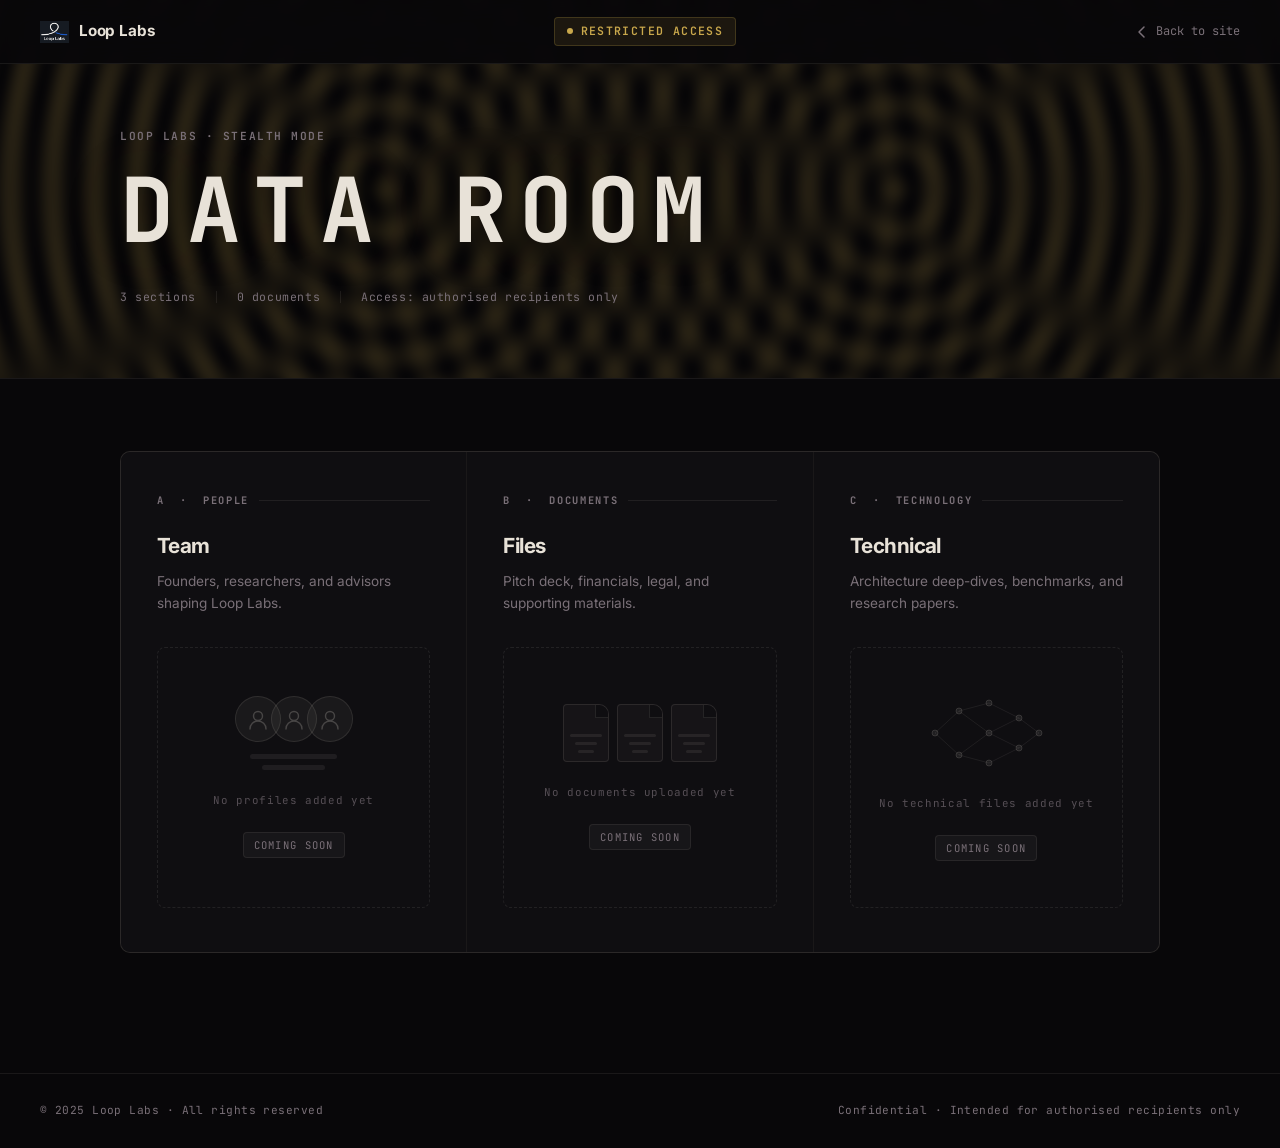
==== dataroom.html @ 573c5bb3 "update dataroom" ====
<!DOCTYPE html>
<html lang="en">
<head>
  <meta charset="UTF-8" />
  <meta name="viewport" content="width=device-width, initial-scale=1.0" />
  <title>Loop Labs — Data Room</title>
  <link rel="preconnect" href="https://fonts.googleapis.com" />
  <link rel="preconnect" href="https://fonts.gstatic.com" crossorigin />
  <link href="https://fonts.googleapis.com/css2?family=Inter:wght@400;500;600;700;800&family=JetBrains+Mono:wght@400;600;700&display=swap" rel="stylesheet" />
  <style>
    /* ── Palette ──────────────────────────────────────────────────────
       Deliberately warmer than the main site (#050a12 cold blue-black).
       Gold is exclusive to this page — signals restricted access.
    ─────────────────────────────────────────────────────────────────── */
    :root {
      --ground:       #080709;
      --surface:      #0f0e11;
      --surface-2:    #151318;
      --text:         #e8e2d8;
      --muted:        #7a7078;
      --border:       rgba(232,226,216,0.08);
      --border-soft:  rgba(232,226,216,0.05);
      --accent:       #00d4ff;
      --gold:         #c9a84c;
      --gold-dim:     rgba(201,168,76,0.10);
      --gold-border:  rgba(201,168,76,0.22);
      --font:         'Inter', sans-serif;
      --mono:         'JetBrains Mono', monospace;
      --radius:       10px;
    }

    *, *::before, *::after { box-sizing: border-box; margin: 0; padding: 0; }
    html { scroll-behavior: smooth; }

    body {
      background: var(--ground);
      color: var(--text);
      font-family: var(--font);
      font-size: 16px;
      line-height: 1.6;
      -webkit-font-smoothing: antialiased;
      min-height: 100vh;
    }

    a { color: inherit; text-decoration: none; }

    /* ── Nav ─────────────────────────────────────────────────────────── */
    #navbar {
      position: fixed;
      top: 0; left: 0; right: 0;
      z-index: 100;
      height: 64px;
      display: flex;
      align-items: center;
      justify-content: space-between;
      padding: 0 40px;
      background: rgba(8,7,9,0.92);
      border-bottom: 1px solid var(--border);
      backdrop-filter: blur(14px);
      -webkit-backdrop-filter: blur(14px);
    }

    .nav-logo {
      display: flex;
      align-items: center;
      gap: 10px;
      font-weight: 700;
      font-size: 0.95rem;
      letter-spacing: -0.01em;
    }

    .nav-logo img { height: 22px; width: auto; }

    .nav-center {
      font-family: var(--mono);
      font-size: 0.72rem;
      font-weight: 600;
      letter-spacing: 0.12em;
      text-transform: uppercase;
      color: var(--gold);
      background: var(--gold-dim);
      border: 1px solid var(--gold-border);
      border-radius: 4px;
      padding: 4px 12px;
      display: flex;
      align-items: center;
      gap: 8px;
    }

    .nav-center::before {
      content: '';
      width: 6px; height: 6px;
      border-radius: 50%;
      background: var(--gold);
      animation: pulse-gold 2.4s ease-in-out infinite;
    }

    @keyframes pulse-gold {
      0%, 100% { opacity: 1; }
      50%       { opacity: 0.25; }
    }

    .nav-back {
      display: flex;
      align-items: center;
      gap: 7px;
      font-family: var(--mono);
      font-size: 0.75rem;
      color: var(--muted);
      transition: color 0.2s;
    }

    .nav-back:hover { color: var(--text); }

    .nav-back svg { transition: transform 0.2s; flex-shrink: 0; }
    .nav-back:hover svg { transform: translateX(-2px); }

    /* ── Header ──────────────────────────────────────────────────────── */
    #dr-header {
      position: relative;
      padding: 128px 0 72px;
      overflow: hidden;
      border-bottom: 1px solid var(--border);
    }

    #interference-canvas {
      position: absolute;
      inset: 0;
      width: 100%;
      height: 100%;
      opacity: 0.16;
      pointer-events: none;
    }

    .header-inner {
      position: relative;
      z-index: 1;
      max-width: 1120px;
      margin: 0 auto;
      padding: 0 40px;
    }

    .dr-eyebrow {
      font-family: var(--mono);
      font-size: 0.7rem;
      font-weight: 600;
      letter-spacing: 0.14em;
      text-transform: uppercase;
      color: var(--muted);
      margin-bottom: 20px;
    }

    .dr-title {
      font-family: var(--mono);
      font-size: clamp(2.8rem, 7vw, 6.5rem);
      font-weight: 700;
      letter-spacing: 0.14em;
      text-transform: uppercase;
      color: var(--text);
      line-height: 1;
      margin-bottom: 32px;
      text-shadow: 0 0 100px rgba(201,168,76,0.1);
    }

    .dr-meta {
      display: flex;
      align-items: center;
      gap: 20px;
      flex-wrap: wrap;
    }

    .meta-item {
      font-family: var(--mono);
      font-size: 0.72rem;
      color: var(--muted);
      letter-spacing: 0.05em;
    }

    .meta-sep {
      width: 1px;
      height: 12px;
      background: var(--border);
      flex-shrink: 0;
    }

    /* ── Main container ──────────────────────────────────────────────── */
    .container {
      max-width: 1120px;
      margin: 0 auto;
      padding: 0 40px;
    }

    /* ── Sections ────────────────────────────────────────────────────── */
    #sections {
      padding: 72px 0 120px;
    }

    .sections-grid {
      display: grid;
      grid-template-columns: repeat(3, 1fr);
      gap: 1px;
      background: var(--border);
      border: 1px solid var(--border);
      border-radius: var(--radius);
      overflow: hidden;
    }

    .section-panel {
      background: var(--surface);
      padding: 40px 36px 44px;
      display: flex;
      flex-direction: column;
      min-height: 500px;
      transition: background 0.22s ease;
    }

    .section-panel:hover { background: var(--surface-2); }

    .panel-header {
      margin-bottom: 32px;
    }

    .panel-id {
      font-family: var(--mono);
      font-size: 0.65rem;
      font-weight: 700;
      letter-spacing: 0.16em;
      text-transform: uppercase;
      color: var(--muted);
      display: flex;
      align-items: center;
      gap: 10px;
      margin-bottom: 20px;
    }

    .panel-id::after {
      content: '';
      flex: 1;
      height: 1px;
      background: var(--border);
    }

    .panel-title {
      font-size: 1.3rem;
      font-weight: 700;
      letter-spacing: -0.025em;
      color: var(--text);
      margin-bottom: 8px;
    }

    .panel-desc {
      font-size: 0.85rem;
      color: var(--muted);
      line-height: 1.65;
    }

    /* ── Empty states ────────────────────────────────────────────────── */
    .empty-state {
      flex: 1;
      display: flex;
      flex-direction: column;
      align-items: center;
      justify-content: center;
      border: 1px dashed rgba(232,226,216,0.09);
      border-radius: 8px;
      padding: 36px 20px;
      gap: 22px;
    }

    .empty-visual { width: 100%; display: flex; flex-direction: column; align-items: center; gap: 12px; }

    .empty-msg {
      font-family: var(--mono);
      font-size: 0.68rem;
      color: var(--muted);
      letter-spacing: 0.06em;
      opacity: 0.65;
    }

    .empty-badge {
      font-family: var(--mono);
      font-size: 0.66rem;
      letter-spacing: 0.12em;
      text-transform: uppercase;
      color: var(--muted);
      background: rgba(232,226,216,0.04);
      border: 1px solid var(--border);
      border-radius: 4px;
      padding: 4px 10px;
    }

    /* People: avatar stack */
    .avatar-row {
      display: flex;
      justify-content: center;
    }

    .avatar-ghost {
      width: 46px; height: 46px;
      border-radius: 50%;
      background: rgba(232,226,216,0.05);
      border: 1.5px solid rgba(232,226,216,0.1);
      margin-left: -10px;
      display: flex;
      align-items: center;
      justify-content: center;
    }

    .avatar-ghost:first-child { margin-left: 0; }

    .avatar-ghost svg { opacity: 0.22; }

    .redact-block {
      display: flex;
      flex-direction: column;
      align-items: center;
      gap: 6px;
      width: 120px;
    }

    .redact-line {
      height: 5px;
      border-radius: 3px;
      background: rgba(232,226,216,0.07);
    }

    /* Documents: file stack */
    .doc-row {
      display: flex;
      gap: 8px;
      justify-content: center;
    }

    .doc-ghost {
      width: 46px; height: 58px;
      border-radius: 4px 10px 4px 4px;
      border: 1.5px solid rgba(232,226,216,0.1);
      background: rgba(232,226,216,0.03);
      position: relative;
      display: flex;
      flex-direction: column;
      justify-content: flex-end;
      align-items: center;
      padding: 8px 6px;
      gap: 5px;
      overflow: hidden;
    }

    .doc-ghost::before {
      content: '';
      position: absolute;
      top: -1px; right: -1px;
      width: 14px; height: 14px;
      background: var(--surface);
      border-left: 1.5px solid rgba(232,226,216,0.1);
      border-bottom: 1.5px solid rgba(232,226,216,0.1);
    }

    .doc-rule {
      width: 100%;
      height: 3px;
      border-radius: 2px;
      background: rgba(232,226,216,0.08);
    }

    /* ── Footer ──────────────────────────────────────────────────────── */
    footer {
      border-top: 1px solid var(--border);
      padding: 28px 40px;
      display: flex;
      align-items: center;
      justify-content: space-between;
      flex-wrap: wrap;
      gap: 10px;
    }

    .foot-note {
      font-family: var(--mono);
      font-size: 0.7rem;
      color: var(--muted);
      letter-spacing: 0.04em;
    }

    /* ── Responsive ──────────────────────────────────────────────────── */
    @media (max-width: 860px) {
      .sections-grid   { grid-template-columns: 1fr; }
      #navbar          { padding: 0 20px; }
      .header-inner    { padding: 0 20px; }
      .container       { padding: 0 20px; }
      .section-panel   { min-height: 380px; }
      footer           { padding: 24px 20px; justify-content: center; text-align: center; }
    }

    @media (prefers-reduced-motion: reduce) {
      .nav-center::before { animation: none; }
    }
  </style>
</head>
<body>

<!-- ── Nav ────────────────────────────────────────────────────────────── -->
<nav id="navbar">
  <div class="nav-logo">
    <img src="assets/logo.png" alt="Loop Labs" onerror="this.style.display='none'" />
    Loop Labs
  </div>
  <div class="nav-center">Restricted Access</div>
  <a href="index.html" class="nav-back">
    <svg width="14" height="14" viewBox="0 0 14 14" fill="none">
      <path d="M9 2L4 7L9 12" stroke="currentColor" stroke-width="1.5" stroke-linecap="round" stroke-linejoin="round"/>
    </svg>
    Back to site
  </a>
</nav>

<!-- ── Header ─────────────────────────────────────────────────────────── -->
<section id="dr-header">
  <canvas id="interference-canvas"></canvas>
  <div class="header-inner">
    <div class="dr-eyebrow">Loop Labs · Stealth Mode</div>
    <div class="dr-title">Data Room</div>
    <div class="dr-meta">
      <span class="meta-item">3 sections</span>
      <span class="meta-sep"></span>
      <span class="meta-item">0 documents</span>
      <span class="meta-sep"></span>
      <span class="meta-item">Access: authorised recipients only</span>
    </div>
  </div>
</section>

<!-- ── Section panels ─────────────────────────────────────────────────── -->
<section id="sections">
  <div class="container">
    <div class="sections-grid">

      <!-- A — People -->
      <div class="section-panel">
        <div class="panel-header">
          <div class="panel-id">A &nbsp;·&nbsp; People</div>
          <div class="panel-title">Team</div>
          <div class="panel-desc">
            Founders, researchers, and advisors shaping Loop Labs.
          </div>
        </div>
        <div class="empty-state">
          <div class="empty-visual">
            <div class="avatar-row">
              <div class="avatar-ghost">
                <svg width="22" height="22" viewBox="0 0 22 22" fill="none">
                  <circle cx="11" cy="8" r="4.5" stroke="#e8e2d8" stroke-width="1.4"/>
                  <path d="M3 21c0-4.418 3.582-8 8-8s8 3.582 8 8" stroke="#e8e2d8" stroke-width="1.4" stroke-linecap="round"/>
                </svg>
              </div>
              <div class="avatar-ghost">
                <svg width="22" height="22" viewBox="0 0 22 22" fill="none">
                  <circle cx="11" cy="8" r="4.5" stroke="#e8e2d8" stroke-width="1.4"/>
                  <path d="M3 21c0-4.418 3.582-8 8-8s8 3.582 8 8" stroke="#e8e2d8" stroke-width="1.4" stroke-linecap="round"/>
                </svg>
              </div>
              <div class="avatar-ghost">
                <svg width="22" height="22" viewBox="0 0 22 22" fill="none">
                  <circle cx="11" cy="8" r="4.5" stroke="#e8e2d8" stroke-width="1.4"/>
                  <path d="M3 21c0-4.418 3.582-8 8-8s8 3.582 8 8" stroke="#e8e2d8" stroke-width="1.4" stroke-linecap="round"/>
                </svg>
              </div>
            </div>
            <div class="redact-block">
              <div class="redact-line" style="width:72%"></div>
              <div class="redact-line" style="width:52%"></div>
            </div>
          </div>
          <div class="empty-msg">No profiles added yet</div>
          <div class="empty-badge">Coming soon</div>
        </div>
      </div>

      <!-- B — Documents -->
      <div class="section-panel">
        <div class="panel-header">
          <div class="panel-id">B &nbsp;·&nbsp; Documents</div>
          <div class="panel-title">Files</div>
          <div class="panel-desc">
            Pitch deck, financials, legal, and supporting materials.
          </div>
        </div>
        <div class="empty-state">
          <div class="empty-visual">
            <div class="doc-row">
              <div class="doc-ghost">
                <div class="doc-rule"></div>
                <div class="doc-rule" style="width:70%"></div>
                <div class="doc-rule" style="width:50%"></div>
              </div>
              <div class="doc-ghost">
                <div class="doc-rule"></div>
                <div class="doc-rule" style="width:70%"></div>
                <div class="doc-rule" style="width:50%"></div>
              </div>
              <div class="doc-ghost">
                <div class="doc-rule"></div>
                <div class="doc-rule" style="width:70%"></div>
                <div class="doc-rule" style="width:50%"></div>
              </div>
            </div>
          </div>
          <div class="empty-msg">No documents uploaded yet</div>
          <div class="empty-badge">Coming soon</div>
        </div>
      </div>

      <!-- C — Technology -->
      <div class="section-panel">
        <div class="panel-header">
          <div class="panel-id">C &nbsp;·&nbsp; Technology</div>
          <div class="panel-title">Technical</div>
          <div class="panel-desc">
            Architecture deep-dives, benchmarks, and research papers.
          </div>
        </div>
        <div class="empty-state">
          <div class="empty-visual">
            <canvas id="tech-diagram" width="130" height="80" style="opacity:0.5;"></canvas>
          </div>
          <div class="empty-msg">No technical files added yet</div>
          <div class="empty-badge">Coming soon</div>
        </div>
      </div>

    </div>
  </div>
</section>

<!-- ── Footer ─────────────────────────────────────────────────────────── -->
<footer>
  <span class="foot-note">© 2025 Loop Labs · All rights reserved</span>
  <span class="foot-note">Confidential · Intended for authorised recipients only</span>
</footer>

<script>
  // ── Optical interference pattern — header background ─────────────────
  (function () {
    const canvas = document.getElementById('interference-canvas');
    const section = document.getElementById('dr-header');

    function draw() {
      canvas.width  = section.offsetWidth;
      canvas.height = section.offsetHeight;
      const ctx = canvas.getContext('2d');
      const W = canvas.width, H = canvas.height;
      const img = ctx.createImageData(W, H);
      const d   = img.data;
      // Two coherent point sources — mirrors Loop Labs' physics
      const s1x = W * 0.30, s1y = H * 0.50;
      const s2x = W * 0.70, s2y = H * 0.50;
      const lam = 42; // "wavelength" in pixels
      for (let y = 0; y < H; y++) {
        for (let x = 0; x < W; x++) {
          const r1 = Math.sqrt((x - s1x) ** 2 + (y - s1y) ** 2);
          const r2 = Math.sqrt((x - s2x) ** 2 + (y - s2y) ** 2);
          const v  = Math.cos(2 * Math.PI * r1 / lam)
                   + Math.cos(2 * Math.PI * r2 / lam);
          const n  = (v + 2) / 4;           // 0 → 1
          const i  = (y * W + x) * 4;
          d[i]   = Math.round(201 * n);      // gold R
          d[i+1] = Math.round(168 * n);      // gold G
          d[i+2] = Math.round(76  * n);      // gold B
          d[i+3] = 255;
        }
      }
      ctx.putImageData(img, 0, 0);
    }

    draw();
    window.addEventListener('resize', draw);
  })();

  // ── Technology section placeholder diagram ────────────────────────────
  (function () {
    const c = document.getElementById('tech-diagram');
    if (!c) return;
    const ctx = c.getContext('2d');
    const nodes = [
      {x:14,y:40}, {x:38,y:18}, {x:38,y:62}, {x:68,y:10},
      {x:68,y:40}, {x:68,y:70}, {x:98,y:25}, {x:98,y:55}, {x:118,y:40}
    ];
    const edges = [
      [0,1],[0,2],[1,3],[1,4],[2,4],[2,5],
      [3,6],[4,6],[4,7],[5,7],[6,8],[7,8]
    ];
    ctx.strokeStyle = 'rgba(232,226,216,0.15)';
    ctx.lineWidth = 1;
    edges.forEach(([a,b]) => {
      ctx.beginPath();
      ctx.moveTo(nodes[a].x, nodes[a].y);
      ctx.lineTo(nodes[b].x, nodes[b].y);
      ctx.stroke();
    });
    nodes.forEach(n => {
      ctx.beginPath();
      ctx.arc(n.x, n.y, 3, 0, Math.PI * 2);
      ctx.fillStyle = 'rgba(232,226,216,0.16)';
      ctx.fill();
      ctx.strokeStyle = 'rgba(232,226,216,0.3)';
      ctx.lineWidth = 1;
      ctx.stroke();
    });
  })();

  // ── Navbar opacity on scroll ──────────────────────────────────────────
  window.addEventListener('scroll', () => {
    document.getElementById('navbar').style.background =
      window.scrollY > 20 ? 'rgba(8,7,9,0.98)' : 'rgba(8,7,9,0.92)';
  }, { passive: true });
</script>

</body>
</html>
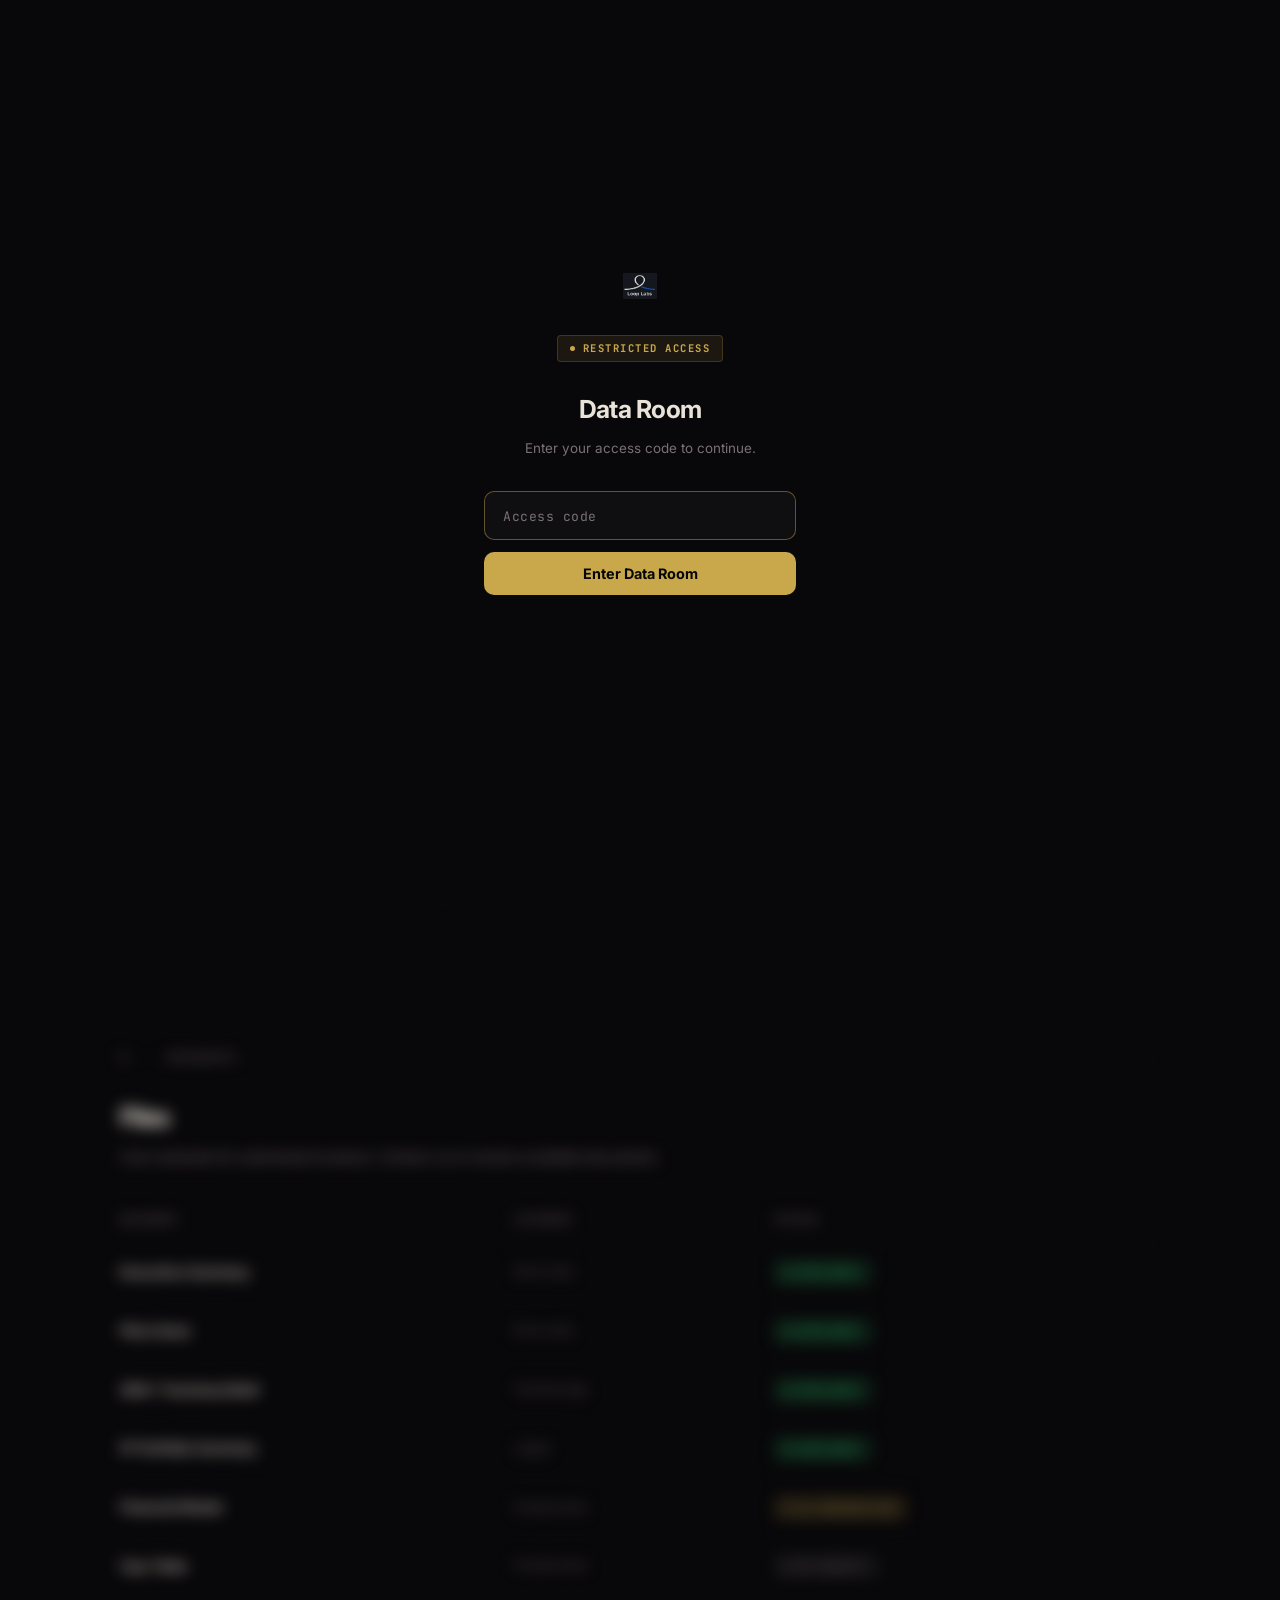
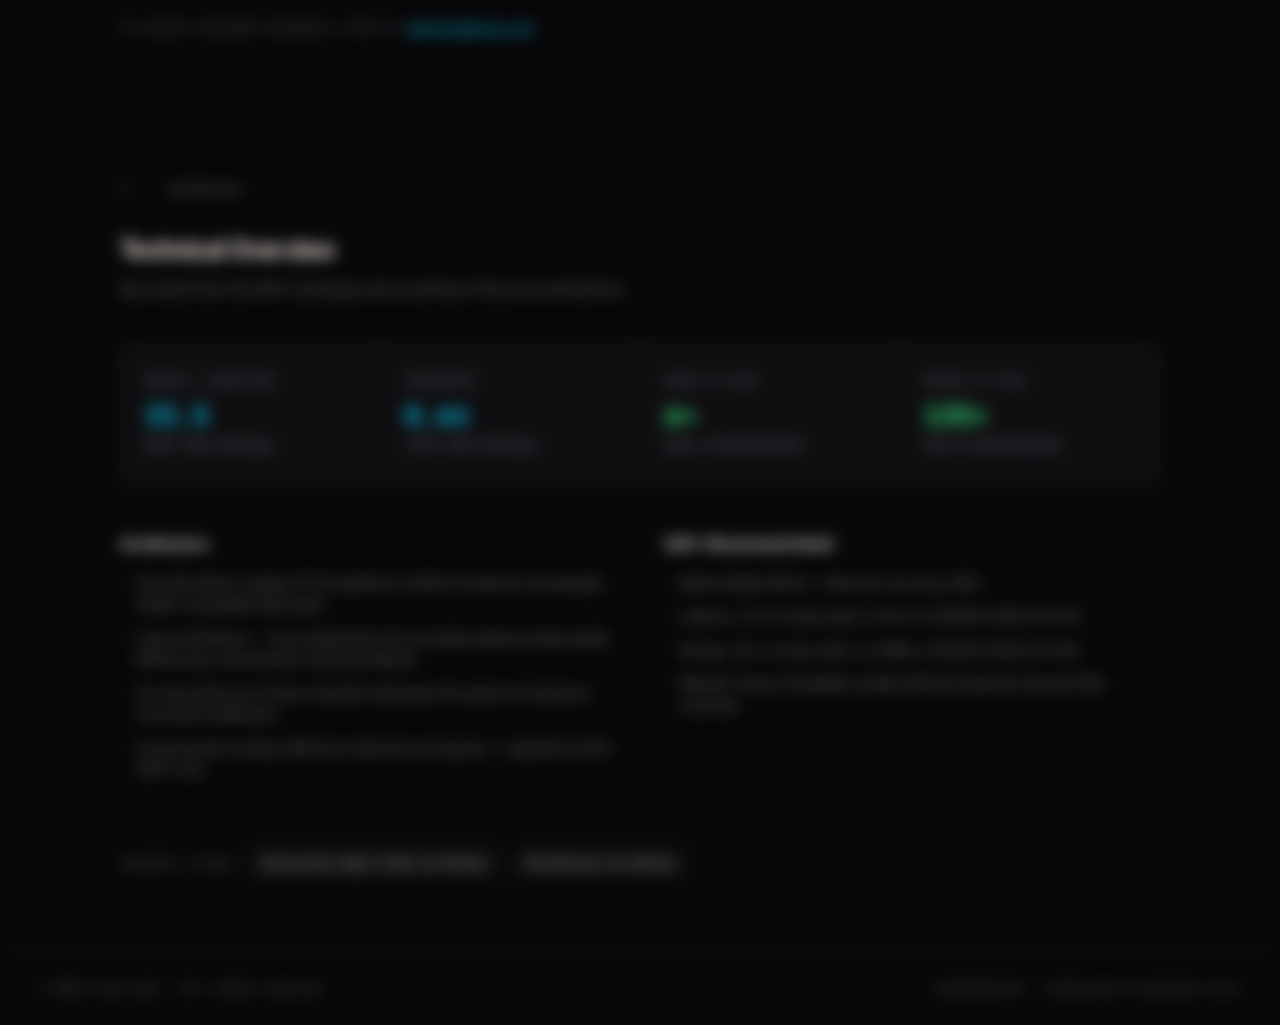
==== commit eaf5ea80: "update pass code on dataroom" ====
--- a/dataroom.html
+++ b/dataroom.html
@@ -8,30 +8,27 @@
   <link rel="preconnect" href="https://fonts.gstatic.com" crossorigin />
   <link href="https://fonts.googleapis.com/css2?family=Inter:wght@400;500;600;700;800&family=JetBrains+Mono:wght@400;600;700&display=swap" rel="stylesheet" />
   <style>
-    /* ── Palette ──────────────────────────────────────────────────────
-       Deliberately warmer than the main site (#050a12 cold blue-black).
-       Gold is exclusive to this page — signals restricted access.
-    ─────────────────────────────────────────────────────────────────── */
+    /* ── Tokens ────────────────────────────────────────────────────────── */
     :root {
-      --ground:       #080709;
-      --surface:      #0f0e11;
-      --surface-2:    #151318;
-      --text:         #e8e2d8;
-      --muted:        #7a7078;
-      --border:       rgba(232,226,216,0.08);
-      --border-soft:  rgba(232,226,216,0.05);
-      --accent:       #00d4ff;
-      --gold:         #c9a84c;
-      --gold-dim:     rgba(201,168,76,0.10);
-      --gold-border:  rgba(201,168,76,0.22);
-      --font:         'Inter', sans-serif;
-      --mono:         'JetBrains Mono', monospace;
-      --radius:       10px;
+      --ground:      #080709;
+      --surface:     #0f0e11;
+      --surface-2:   #151318;
+      --surface-3:   #1c1a20;
+      --text:        #e8e2d8;
+      --muted:       #7a7078;
+      --border:      rgba(232,226,216,0.08);
+      --accent:      #00d4ff;
+      --green:       #39ff8e;
+      --gold:        #c9a84c;
+      --gold-dim:    rgba(201,168,76,0.10);
+      --gold-border: rgba(201,168,76,0.22);
+      --font:        'Inter', sans-serif;
+      --mono:        'JetBrains Mono', monospace;
+      --radius:      10px;
     }
 
     *, *::before, *::after { box-sizing: border-box; margin: 0; padding: 0; }
     html { scroll-behavior: smooth; }
-
     body {
       background: var(--ground);
       color: var(--text);
@@ -39,12 +36,146 @@
       font-size: 16px;
       line-height: 1.6;
       -webkit-font-smoothing: antialiased;
-      min-height: 100vh;
-    }
-
+    }
     a { color: inherit; text-decoration: none; }
 
-    /* ── Nav ─────────────────────────────────────────────────────────── */
+    /* ── Gate overlay ──────────────────────────────────────────────────── */
+    #gate {
+      position: fixed;
+      inset: 0;
+      z-index: 500;
+      background: var(--ground);
+      display: flex;
+      align-items: center;
+      justify-content: center;
+      transition: opacity 0.4s ease;
+    }
+
+    #gate.hide {
+      opacity: 0;
+      pointer-events: none;
+    }
+
+    .gate-box {
+      display: flex;
+      flex-direction: column;
+      align-items: center;
+      width: 100%;
+      max-width: 360px;
+      padding: 0 24px;
+    }
+
+    .gate-logo {
+      height: 26px;
+      width: auto;
+      margin-bottom: 36px;
+      opacity: 0.88;
+    }
+
+    .gate-badge {
+      font-family: var(--mono);
+      font-size: 0.66rem;
+      font-weight: 700;
+      letter-spacing: 0.14em;
+      text-transform: uppercase;
+      color: var(--gold);
+      background: var(--gold-dim);
+      border: 1px solid var(--gold-border);
+      border-radius: 4px;
+      padding: 4px 12px;
+      margin-bottom: 28px;
+      display: flex;
+      align-items: center;
+      gap: 8px;
+    }
+
+    .gate-badge::before {
+      content: '';
+      width: 5px; height: 5px;
+      border-radius: 50%;
+      background: var(--gold);
+      animation: pulse 2.4s ease-in-out infinite;
+    }
+
+    @keyframes pulse {
+      0%, 100% { opacity: 1; }
+      50%       { opacity: 0.2; }
+    }
+
+    .gate-heading {
+      font-size: 1.55rem;
+      font-weight: 700;
+      letter-spacing: -0.03em;
+      text-align: center;
+      margin-bottom: 8px;
+    }
+
+    .gate-sub {
+      font-size: 0.84rem;
+      color: var(--muted);
+      text-align: center;
+      margin-bottom: 32px;
+    }
+
+    .gate-input {
+      width: 100%;
+      background: var(--surface);
+      border: 1px solid var(--border);
+      border-radius: var(--radius);
+      padding: 14px 18px;
+      font-family: var(--mono);
+      font-size: 0.9rem;
+      color: var(--text);
+      letter-spacing: 0.1em;
+      outline: none;
+      transition: border-color 0.2s;
+      margin-bottom: 12px;
+    }
+
+    .gate-input:focus { border-color: rgba(201,168,76,0.45); }
+    .gate-input::placeholder { color: var(--muted); letter-spacing: 0.04em; font-size: 0.82rem; }
+
+    .gate-btn {
+      width: 100%;
+      background: var(--gold);
+      color: #060506;
+      border: none;
+      border-radius: var(--radius);
+      padding: 13px 18px;
+      font-family: var(--font);
+      font-size: 0.9rem;
+      font-weight: 700;
+      cursor: pointer;
+      transition: opacity 0.2s;
+      margin-bottom: 14px;
+    }
+
+    .gate-btn:hover { opacity: 0.85; }
+
+    .gate-error {
+      font-family: var(--mono);
+      font-size: 0.7rem;
+      color: #ff6b6b;
+      text-align: center;
+      opacity: 0;
+      transition: opacity 0.2s;
+      min-height: 1.2em;
+    }
+
+    .gate-error.show { opacity: 1; }
+
+    /* ── Content (blurred while gate is active) ────────────────────────── */
+    #content {
+      transition: filter 0.4s ease;
+    }
+
+    #content.locked {
+      filter: blur(8px);
+      pointer-events: none;
+      user-select: none;
+    }
+
+    /* ── Nav ───────────────────────────────────────────────────────────── */
     #navbar {
       position: fixed;
       top: 0; left: 0; right: 0;
@@ -66,15 +197,14 @@
       gap: 10px;
       font-weight: 700;
       font-size: 0.95rem;
-      letter-spacing: -0.01em;
     }
 
     .nav-logo img { height: 22px; width: auto; }
 
-    .nav-center {
-      font-family: var(--mono);
-      font-size: 0.72rem;
-      font-weight: 600;
+    .nav-badge {
+      font-family: var(--mono);
+      font-size: 0.66rem;
+      font-weight: 700;
       letter-spacing: 0.12em;
       text-transform: uppercase;
       color: var(--gold);
@@ -87,17 +217,12 @@
       gap: 8px;
     }
 
-    .nav-center::before {
+    .nav-badge::before {
       content: '';
-      width: 6px; height: 6px;
+      width: 5px; height: 5px;
       border-radius: 50%;
       background: var(--gold);
-      animation: pulse-gold 2.4s ease-in-out infinite;
-    }
-
-    @keyframes pulse-gold {
-      0%, 100% { opacity: 1; }
-      50%       { opacity: 0.25; }
+      animation: pulse 2.4s ease-in-out infinite;
     }
 
     .nav-back {
@@ -105,17 +230,16 @@
       align-items: center;
       gap: 7px;
       font-family: var(--mono);
-      font-size: 0.75rem;
+      font-size: 0.74rem;
       color: var(--muted);
       transition: color 0.2s;
     }
 
     .nav-back:hover { color: var(--text); }
-
     .nav-back svg { transition: transform 0.2s; flex-shrink: 0; }
     .nav-back:hover svg { transform: translateX(-2px); }
 
-    /* ── Header ──────────────────────────────────────────────────────── */
+    /* ── Header ────────────────────────────────────────────────────────── */
     #dr-header {
       position: relative;
       padding: 128px 0 72px;
@@ -142,7 +266,7 @@
 
     .dr-eyebrow {
       font-family: var(--mono);
-      font-size: 0.7rem;
+      font-size: 0.68rem;
       font-weight: 600;
       letter-spacing: 0.14em;
       text-transform: uppercase;
@@ -156,7 +280,6 @@
       font-weight: 700;
       letter-spacing: 0.14em;
       text-transform: uppercase;
-      color: var(--text);
       line-height: 1;
       margin-bottom: 32px;
       text-shadow: 0 0 100px rgba(201,168,76,0.1);
@@ -171,199 +294,338 @@
 
     .meta-item {
       font-family: var(--mono);
-      font-size: 0.72rem;
+      font-size: 0.7rem;
       color: var(--muted);
       letter-spacing: 0.05em;
     }
 
     .meta-sep {
-      width: 1px;
-      height: 12px;
+      width: 1px; height: 12px;
       background: var(--border);
       flex-shrink: 0;
     }
 
-    /* ── Main container ──────────────────────────────────────────────── */
+    /* ── Layout ────────────────────────────────────────────────────────── */
     .container {
       max-width: 1120px;
       margin: 0 auto;
       padding: 0 40px;
     }
 
-    /* ── Sections ────────────────────────────────────────────────────── */
-    #sections {
-      padding: 72px 0 120px;
-    }
-
-    .sections-grid {
+    .dr-section {
+      padding: 72px 0;
+      border-bottom: 1px solid var(--border);
+    }
+
+    .section-label {
+      font-family: var(--mono);
+      font-size: 0.63rem;
+      font-weight: 700;
+      letter-spacing: 0.18em;
+      text-transform: uppercase;
+      color: var(--muted);
+      display: flex;
+      align-items: center;
+      gap: 12px;
+      margin-bottom: 32px;
+    }
+
+    .section-label::after {
+      content: '';
+      flex: 1;
+      height: 1px;
+      background: var(--border);
+    }
+
+    .section-title {
+      font-size: 1.55rem;
+      font-weight: 700;
+      letter-spacing: -0.03em;
+      margin-bottom: 8px;
+    }
+
+    .section-desc {
+      font-size: 0.86rem;
+      color: var(--muted);
+      margin-bottom: 44px;
+      max-width: 540px;
+    }
+
+    /* ── A — People ────────────────────────────────────────────────────── */
+    .people-grid {
       display: grid;
-      grid-template-columns: repeat(3, 1fr);
+      grid-template-columns: repeat(auto-fill, minmax(260px, 1fr));
+      gap: 16px;
+    }
+
+    .person-card {
+      background: var(--surface);
+      border: 1px solid var(--border);
+      border-radius: var(--radius);
+      padding: 28px;
+      display: flex;
+      flex-direction: column;
+      gap: 14px;
+    }
+
+    .person-card.placeholder {
+      border-style: dashed;
+      border-color: rgba(232,226,216,0.1);
+      background: transparent;
+    }
+
+    .person-avatar {
+      width: 50px; height: 50px;
+      border-radius: 50%;
+      background: var(--surface-2);
+      border: 1.5px solid var(--border);
+      display: flex;
+      align-items: center;
+      justify-content: center;
+      overflow: hidden;
+    }
+
+    .person-avatar img {
+      width: 100%; height: 100%;
+      object-fit: cover;
+    }
+
+    .person-avatar svg { opacity: 0.28; }
+
+    .person-name {
+      font-weight: 700;
+      font-size: 0.98rem;
+      letter-spacing: -0.01em;
+    }
+
+    .person-role {
+      font-family: var(--mono);
+      font-size: 0.7rem;
+      color: var(--accent);
+      letter-spacing: 0.04em;
+      margin-top: 2px;
+    }
+
+    .person-bio {
+      font-size: 0.83rem;
+      color: var(--muted);
+      line-height: 1.65;
+    }
+
+    .person-links {
+      display: flex;
+      gap: 8px;
+      margin-top: auto;
+      padding-top: 6px;
+    }
+
+    .person-link {
+      font-family: var(--mono);
+      font-size: 0.66rem;
+      color: var(--muted);
+      background: var(--surface-2);
+      border: 1px solid var(--border);
+      border-radius: 4px;
+      padding: 4px 10px;
+      transition: color 0.2s, border-color 0.2s;
+    }
+
+    .person-link:hover {
+      color: var(--text);
+      border-color: rgba(232,226,216,0.2);
+    }
+
+    /* ── B — Documents ─────────────────────────────────────────────────── */
+    .doc-table {
+      width: 100%;
+      border-collapse: collapse;
+    }
+
+    .doc-table th {
+      font-family: var(--mono);
+      font-size: 0.62rem;
+      font-weight: 700;
+      letter-spacing: 0.14em;
+      text-transform: uppercase;
+      color: var(--muted);
+      text-align: left;
+      padding: 0 16px 14px 16px;
+      border-bottom: 1px solid var(--border);
+    }
+
+    .doc-table th:first-child { padding-left: 0; }
+
+    .doc-table td {
+      padding: 16px;
+      border-bottom: 1px solid rgba(232,226,216,0.04);
+      font-size: 0.86rem;
+      vertical-align: middle;
+    }
+
+    .doc-table td:first-child { padding-left: 0; }
+    .doc-table tr:last-child td { border-bottom: none; }
+    .doc-table tr:hover td { background: rgba(232,226,216,0.015); }
+
+    .doc-name { font-weight: 500; }
+
+    .doc-cat {
+      font-family: var(--mono);
+      font-size: 0.68rem;
+      color: var(--muted);
+      letter-spacing: 0.04em;
+    }
+
+    .pill {
+      display: inline-flex;
+      align-items: center;
+      gap: 7px;
+      font-family: var(--mono);
+      font-size: 0.65rem;
+      letter-spacing: 0.1em;
+      text-transform: uppercase;
+      border-radius: 4px;
+      padding: 3px 10px;
+      white-space: nowrap;
+    }
+
+    .pill-dot {
+      width: 5px; height: 5px;
+      border-radius: 50%;
+      background: currentColor;
+      flex-shrink: 0;
+    }
+
+    .pill-green {
+      color: var(--green);
+      background: rgba(57,255,142,0.08);
+      border: 1px solid rgba(57,255,142,0.2);
+    }
+
+    .pill-gold {
+      color: var(--gold);
+      background: var(--gold-dim);
+      border: 1px solid var(--gold-border);
+    }
+
+    .pill-muted {
+      color: var(--muted);
+      background: rgba(232,226,216,0.04);
+      border: 1px solid var(--border);
+    }
+
+    .doc-contact {
+      font-family: var(--mono);
+      font-size: 0.7rem;
+      color: var(--muted);
+      margin-top: 24px;
+    }
+
+    .doc-contact a {
+      color: var(--accent);
+      text-decoration: underline;
+      text-underline-offset: 3px;
+    }
+
+    /* ── C — Technology ────────────────────────────────────────────────── */
+    .stats-grid {
+      display: grid;
+      grid-template-columns: repeat(4, 1fr);
       gap: 1px;
       background: var(--border);
       border: 1px solid var(--border);
       border-radius: var(--radius);
       overflow: hidden;
-    }
-
-    .section-panel {
+      margin-bottom: 48px;
+    }
+
+    .stat-cell {
       background: var(--surface);
-      padding: 40px 36px 44px;
-      display: flex;
-      flex-direction: column;
-      min-height: 500px;
-      transition: background 0.22s ease;
-    }
-
-    .section-panel:hover { background: var(--surface-2); }
-
-    .panel-header {
-      margin-bottom: 32px;
-    }
-
-    .panel-id {
-      font-family: var(--mono);
-      font-size: 0.65rem;
-      font-weight: 700;
-      letter-spacing: 0.16em;
-      text-transform: uppercase;
-      color: var(--muted);
-      display: flex;
-      align-items: center;
-      gap: 10px;
-      margin-bottom: 20px;
-    }
-
-    .panel-id::after {
-      content: '';
-      flex: 1;
-      height: 1px;
-      background: var(--border);
-    }
-
-    .panel-title {
-      font-size: 1.3rem;
-      font-weight: 700;
-      letter-spacing: -0.025em;
-      color: var(--text);
-      margin-bottom: 8px;
-    }
-
-    .panel-desc {
-      font-size: 0.85rem;
-      color: var(--muted);
-      line-height: 1.65;
-    }
-
-    /* ── Empty states ────────────────────────────────────────────────── */
-    .empty-state {
-      flex: 1;
-      display: flex;
-      flex-direction: column;
-      align-items: center;
-      justify-content: center;
-      border: 1px dashed rgba(232,226,216,0.09);
-      border-radius: 8px;
-      padding: 36px 20px;
-      gap: 22px;
-    }
-
-    .empty-visual { width: 100%; display: flex; flex-direction: column; align-items: center; gap: 12px; }
-
-    .empty-msg {
-      font-family: var(--mono);
-      font-size: 0.68rem;
-      color: var(--muted);
-      letter-spacing: 0.06em;
-      opacity: 0.65;
-    }
-
-    .empty-badge {
-      font-family: var(--mono);
-      font-size: 0.66rem;
+      padding: 28px 24px;
+    }
+
+    .stat-label {
+      font-family: var(--mono);
+      font-size: 0.62rem;
+      font-weight: 600;
       letter-spacing: 0.12em;
       text-transform: uppercase;
       color: var(--muted);
-      background: rgba(232,226,216,0.04);
+      margin-bottom: 12px;
+    }
+
+    .stat-value {
+      font-family: var(--mono);
+      font-size: 1.65rem;
+      font-weight: 700;
+      line-height: 1.1;
+      margin-bottom: 6px;
+    }
+
+    .stat-sub {
+      font-size: 0.74rem;
+      color: var(--muted);
+    }
+
+    .c { color: var(--accent); }
+    .g { color: var(--green); }
+
+    .tech-cols {
+      display: grid;
+      grid-template-columns: 1fr 1fr;
+      gap: 48px;
+      margin-bottom: 48px;
+    }
+
+    .tech-block-title {
+      font-size: 0.9rem;
+      font-weight: 700;
+      margin-bottom: 18px;
+    }
+
+    .tech-item {
+      display: flex;
+      align-items: flex-start;
+      gap: 12px;
+      font-size: 0.84rem;
+      color: var(--muted);
+      line-height: 1.6;
+      margin-bottom: 12px;
+    }
+
+    .tech-item::before {
+      content: '·';
+      color: var(--accent);
+      font-weight: 700;
+      flex-shrink: 0;
+    }
+
+    .origin-row {
+      display: flex;
+      align-items: center;
+      gap: 14px;
+      flex-wrap: wrap;
+      padding-top: 8px;
+      border-top: 1px solid var(--border);
+    }
+
+    .origin-label {
+      font-family: var(--mono);
+      font-size: 0.68rem;
+      color: var(--muted);
+      letter-spacing: 0.06em;
+    }
+
+    .origin-chip {
+      font-family: var(--mono);
+      font-size: 0.7rem;
+      color: var(--text);
+      background: var(--surface);
       border: 1px solid var(--border);
       border-radius: 4px;
-      padding: 4px 10px;
-    }
-
-    /* People: avatar stack */
-    .avatar-row {
-      display: flex;
-      justify-content: center;
-    }
-
-    .avatar-ghost {
-      width: 46px; height: 46px;
-      border-radius: 50%;
-      background: rgba(232,226,216,0.05);
-      border: 1.5px solid rgba(232,226,216,0.1);
-      margin-left: -10px;
-      display: flex;
-      align-items: center;
-      justify-content: center;
-    }
-
-    .avatar-ghost:first-child { margin-left: 0; }
-
-    .avatar-ghost svg { opacity: 0.22; }
-
-    .redact-block {
-      display: flex;
-      flex-direction: column;
-      align-items: center;
-      gap: 6px;
-      width: 120px;
-    }
-
-    .redact-line {
-      height: 5px;
-      border-radius: 3px;
-      background: rgba(232,226,216,0.07);
-    }
-
-    /* Documents: file stack */
-    .doc-row {
-      display: flex;
-      gap: 8px;
-      justify-content: center;
-    }
-
-    .doc-ghost {
-      width: 46px; height: 58px;
-      border-radius: 4px 10px 4px 4px;
-      border: 1.5px solid rgba(232,226,216,0.1);
-      background: rgba(232,226,216,0.03);
-      position: relative;
-      display: flex;
-      flex-direction: column;
-      justify-content: flex-end;
-      align-items: center;
-      padding: 8px 6px;
-      gap: 5px;
-      overflow: hidden;
-    }
-
-    .doc-ghost::before {
-      content: '';
-      position: absolute;
-      top: -1px; right: -1px;
-      width: 14px; height: 14px;
-      background: var(--surface);
-      border-left: 1.5px solid rgba(232,226,216,0.1);
-      border-bottom: 1.5px solid rgba(232,226,216,0.1);
-    }
-
-    .doc-rule {
-      width: 100%;
-      height: 3px;
-      border-radius: 2px;
-      background: rgba(232,226,216,0.08);
-    }
-
-    /* ── Footer ──────────────────────────────────────────────────────── */
+      padding: 4px 12px;
+    }
+
+    /* ── Footer ────────────────────────────────────────────────────────── */
     footer {
       border-top: 1px solid var(--border);
       padding: 28px 40px;
@@ -376,35 +638,65 @@
 
     .foot-note {
       font-family: var(--mono);
-      font-size: 0.7rem;
+      font-size: 0.68rem;
       color: var(--muted);
       letter-spacing: 0.04em;
     }
 
-    /* ── Responsive ──────────────────────────────────────────────────── */
+    /* ── Responsive ────────────────────────────────────────────────────── */
     @media (max-width: 860px) {
-      .sections-grid   { grid-template-columns: 1fr; }
-      #navbar          { padding: 0 20px; }
-      .header-inner    { padding: 0 20px; }
-      .container       { padding: 0 20px; }
-      .section-panel   { min-height: 380px; }
-      footer           { padding: 24px 20px; justify-content: center; text-align: center; }
+      #navbar, footer         { padding: 0 20px; }
+      footer                  { padding: 24px 20px; }
+      .header-inner, .container { padding: 0 20px; }
+      .stats-grid             { grid-template-columns: repeat(2, 1fr); }
+      .tech-cols              { grid-template-columns: 1fr; gap: 32px; }
+    }
+
+    @media (max-width: 560px) {
+      .doc-table th:nth-child(2),
+      .doc-table td:nth-child(2) { display: none; }
+      .people-grid            { grid-template-columns: 1fr; }
     }
 
     @media (prefers-reduced-motion: reduce) {
-      .nav-center::before { animation: none; }
+      .gate-badge::before,
+      .nav-badge::before { animation: none; }
+      #gate, #content { transition: none; }
     }
   </style>
 </head>
 <body>
 
-<!-- ── Nav ────────────────────────────────────────────────────────────── -->
+<!-- ── Gate ─────────────────────────────────────────────────────────────── -->
+<div id="gate">
+  <div class="gate-box">
+    <img src="assets/logo.png" class="gate-logo" alt="Loop Labs" onerror="this.style.display='none'" />
+    <div class="gate-badge">Restricted Access</div>
+    <h1 class="gate-heading">Data Room</h1>
+    <p class="gate-sub">Enter your access code to continue.</p>
+    <input
+      type="password"
+      id="gate-input"
+      class="gate-input"
+      placeholder="Access code"
+      autocomplete="off"
+      autofocus
+    />
+    <button id="gate-btn" class="gate-btn">Enter Data Room</button>
+    <div id="gate-error" class="gate-error">Incorrect access code — please try again.</div>
+  </div>
+</div>
+
+<!-- ── Main content ──────────────────────────────────────────────────────── -->
+<div id="content" class="locked">
+
+<!-- Nav -->
 <nav id="navbar">
   <div class="nav-logo">
     <img src="assets/logo.png" alt="Loop Labs" onerror="this.style.display='none'" />
     Loop Labs
   </div>
-  <div class="nav-center">Restricted Access</div>
+  <div class="nav-badge">Restricted Access</div>
   <a href="index.html" class="nav-back">
     <svg width="14" height="14" viewBox="0 0 14 14" fill="none">
       <path d="M9 2L4 7L9 12" stroke="currentColor" stroke-width="1.5" stroke-linecap="round" stroke-linejoin="round"/>
@@ -413,7 +705,7 @@
   </a>
 </nav>
 
-<!-- ── Header ─────────────────────────────────────────────────────────── -->
+<!-- Header -->
 <section id="dr-header">
   <canvas id="interference-canvas"></canvas>
   <div class="header-inner">
@@ -422,127 +714,207 @@
     <div class="dr-meta">
       <span class="meta-item">3 sections</span>
       <span class="meta-sep"></span>
-      <span class="meta-item">0 documents</span>
+      <span class="meta-item">6 documents</span>
       <span class="meta-sep"></span>
-      <span class="meta-item">Access: authorised recipients only</span>
+      <span class="meta-item">Authorised recipients only</span>
     </div>
   </div>
 </section>
 
-<!-- ── Section panels ─────────────────────────────────────────────────── -->
-<section id="sections">
+<!-- ── A — People ────────────────────────────────────────────────────────── -->
+<section class="dr-section" id="section-people">
   <div class="container">
-    <div class="sections-grid">
-
-      <!-- A — People -->
-      <div class="section-panel">
-        <div class="panel-header">
-          <div class="panel-id">A &nbsp;·&nbsp; People</div>
-          <div class="panel-title">Team</div>
-          <div class="panel-desc">
-            Founders, researchers, and advisors shaping Loop Labs.
-          </div>
+    <div class="section-label">A &nbsp;·&nbsp; People</div>
+    <div class="section-title">Team</div>
+    <div class="section-desc">Founders and key contributors building Loop Labs.</div>
+
+    <div class="people-grid">
+      <!--
+        Replace this placeholder with real cards.
+        Duplicate the block for each team member.
+        To add a photo, replace the <svg> inside .person-avatar with:
+        <img src="assets/your-photo.jpg" alt="Name" />
+      -->
+      <div class="person-card placeholder">
+        <div class="person-avatar">
+          <svg width="24" height="24" viewBox="0 0 24 24" fill="none">
+            <circle cx="12" cy="8" r="5" stroke="#e8e2d8" stroke-width="1.4"/>
+            <path d="M3 22c0-4.97 4.03-9 9-9s9 4.03 9 9" stroke="#e8e2d8" stroke-width="1.4" stroke-linecap="round"/>
+          </svg>
         </div>
-        <div class="empty-state">
-          <div class="empty-visual">
-            <div class="avatar-row">
-              <div class="avatar-ghost">
-                <svg width="22" height="22" viewBox="0 0 22 22" fill="none">
-                  <circle cx="11" cy="8" r="4.5" stroke="#e8e2d8" stroke-width="1.4"/>
-                  <path d="M3 21c0-4.418 3.582-8 8-8s8 3.582 8 8" stroke="#e8e2d8" stroke-width="1.4" stroke-linecap="round"/>
-                </svg>
-              </div>
-              <div class="avatar-ghost">
-                <svg width="22" height="22" viewBox="0 0 22 22" fill="none">
-                  <circle cx="11" cy="8" r="4.5" stroke="#e8e2d8" stroke-width="1.4"/>
-                  <path d="M3 21c0-4.418 3.582-8 8-8s8 3.582 8 8" stroke="#e8e2d8" stroke-width="1.4" stroke-linecap="round"/>
-                </svg>
-              </div>
-              <div class="avatar-ghost">
-                <svg width="22" height="22" viewBox="0 0 22 22" fill="none">
-                  <circle cx="11" cy="8" r="4.5" stroke="#e8e2d8" stroke-width="1.4"/>
-                  <path d="M3 21c0-4.418 3.582-8 8-8s8 3.582 8 8" stroke="#e8e2d8" stroke-width="1.4" stroke-linecap="round"/>
-                </svg>
-              </div>
-            </div>
-            <div class="redact-block">
-              <div class="redact-line" style="width:72%"></div>
-              <div class="redact-line" style="width:52%"></div>
-            </div>
-          </div>
-          <div class="empty-msg">No profiles added yet</div>
-          <div class="empty-badge">Coming soon</div>
+        <div>
+          <div class="person-name" style="color:var(--muted);font-style:italic;">Your name</div>
+          <div class="person-role">Co-founder · Role</div>
+        </div>
+        <div class="person-bio">Add a short bio — research background, previous experience, and what you bring to Loop Labs.</div>
+        <div class="person-links">
+          <a href="#" class="person-link">LinkedIn</a>
+          <a href="#" class="person-link">Scholar</a>
         </div>
       </div>
-
-      <!-- B — Documents -->
-      <div class="section-panel">
-        <div class="panel-header">
-          <div class="panel-id">B &nbsp;·&nbsp; Documents</div>
-          <div class="panel-title">Files</div>
-          <div class="panel-desc">
-            Pitch deck, financials, legal, and supporting materials.
-          </div>
-        </div>
-        <div class="empty-state">
-          <div class="empty-visual">
-            <div class="doc-row">
-              <div class="doc-ghost">
-                <div class="doc-rule"></div>
-                <div class="doc-rule" style="width:70%"></div>
-                <div class="doc-rule" style="width:50%"></div>
-              </div>
-              <div class="doc-ghost">
-                <div class="doc-rule"></div>
-                <div class="doc-rule" style="width:70%"></div>
-                <div class="doc-rule" style="width:50%"></div>
-              </div>
-              <div class="doc-ghost">
-                <div class="doc-rule"></div>
-                <div class="doc-rule" style="width:70%"></div>
-                <div class="doc-rule" style="width:50%"></div>
-              </div>
-            </div>
-          </div>
-          <div class="empty-msg">No documents uploaded yet</div>
-          <div class="empty-badge">Coming soon</div>
-        </div>
-      </div>
-
-      <!-- C — Technology -->
-      <div class="section-panel">
-        <div class="panel-header">
-          <div class="panel-id">C &nbsp;·&nbsp; Technology</div>
-          <div class="panel-title">Technical</div>
-          <div class="panel-desc">
-            Architecture deep-dives, benchmarks, and research papers.
-          </div>
-        </div>
-        <div class="empty-state">
-          <div class="empty-visual">
-            <canvas id="tech-diagram" width="130" height="80" style="opacity:0.5;"></canvas>
-          </div>
-          <div class="empty-msg">No technical files added yet</div>
-          <div class="empty-badge">Coming soon</div>
-        </div>
-      </div>
-
     </div>
   </div>
 </section>
 
-<!-- ── Footer ─────────────────────────────────────────────────────────── -->
+<!-- ── B — Documents ─────────────────────────────────────────────────────── -->
+<section class="dr-section" id="section-documents">
+  <div class="container">
+    <div class="section-label">B &nbsp;·&nbsp; Documents</div>
+    <div class="section-title">Files</div>
+    <div class="section-desc">Core materials for authorised investors. Contact us to receive available documents.</div>
+
+    <table class="doc-table">
+      <thead>
+        <tr>
+          <th>Document</th>
+          <th>Category</th>
+          <th>Status</th>
+        </tr>
+      </thead>
+      <tbody>
+        <tr>
+          <td><div class="doc-name">Executive Summary</div></td>
+          <td><div class="doc-cat">Overview</div></td>
+          <td><span class="pill pill-green"><span class="pill-dot"></span>Available</span></td>
+        </tr>
+        <tr>
+          <td><div class="doc-name">Pitch Deck</div></td>
+          <td><div class="doc-cat">Overview</div></td>
+          <td><span class="pill pill-green"><span class="pill-dot"></span>Available</span></td>
+        </tr>
+        <tr>
+          <td><div class="doc-name">ZEN-1 Technical Brief</div></td>
+          <td><div class="doc-cat">Technology</div></td>
+          <td><span class="pill pill-green"><span class="pill-dot"></span>Available</span></td>
+        </tr>
+        <tr>
+          <td><div class="doc-name">IP Portfolio Summary</div></td>
+          <td><div class="doc-cat">Legal</div></td>
+          <td><span class="pill pill-green"><span class="pill-dot"></span>Available</span></td>
+        </tr>
+        <tr>
+          <td><div class="doc-name">Financial Model</div></td>
+          <td><div class="doc-cat">Financials</div></td>
+          <td><span class="pill pill-gold"><span class="pill-dot"></span>In preparation</span></td>
+        </tr>
+        <tr>
+          <td><div class="doc-name">Cap Table</div></td>
+          <td><div class="doc-cat">Financials</div></td>
+          <td><span class="pill pill-muted"><span class="pill-dot"></span>On request</span></td>
+        </tr>
+      </tbody>
+    </table>
+
+    <p class="doc-contact">
+      To receive available documents, write to
+      <a href="mailto:emanuele@oriqx.com">emanuele@oriqx.com</a>
+    </p>
+  </div>
+</section>
+
+<!-- ── C — Technology ────────────────────────────────────────────────────── -->
+<section class="dr-section" id="section-technology">
+  <div class="container">
+    <div class="section-label">C &nbsp;·&nbsp; Technology</div>
+    <div class="section-title">Technical Overview</div>
+    <div class="section-desc">Key results from the ZEN-1 prototype and a summary of the core architecture.</div>
+
+    <!-- Stats -->
+    <div class="stats-grid">
+      <div class="stat-cell">
+        <div class="stat-label">Energy / Operation</div>
+        <div class="stat-value"><span class="c">33.5</span></div>
+        <div class="stat-sub">fJ/OP · ZEN-1 prototype</div>
+      </div>
+      <div class="stat-cell">
+        <div class="stat-label">Throughput</div>
+        <div class="stat-value"><span class="c">0.64</span></div>
+        <div class="stat-sub">TOPS · ZEN-1 prototype</div>
+      </div>
+      <div class="stat-cell">
+        <div class="stat-label">Speed vs A100</div>
+        <div class="stat-value"><span class="g">6×</span></div>
+        <div class="stat-sub">faster · N=64 benchmark</div>
+      </div>
+      <div class="stat-cell">
+        <div class="stat-label">Energy vs A100</div>
+        <div class="stat-value"><span class="g">135×</span></div>
+        <div class="stat-sub">lower · N=64 benchmark</div>
+      </div>
+    </div>
+
+    <!-- Architecture + benchmark -->
+    <div class="tech-cols">
+      <div>
+        <div class="tech-block-title">Architecture</div>
+        <div class="tech-item">Thin-film lithium niobate (TFLN) platform at 1550 nm telecom wavelength, CMOS-compatible fabrication</div>
+        <div class="tech-item">Loop architecture — recirculating time-bin encoding replaces large spatial MZM arrays, dramatically reducing footprint</div>
+        <div class="tech-item">On-chip optical non-linear activation eliminates the optical-to-electrical conversion bottleneck</div>
+        <div class="tech-item">Inverse power scaling: efficiency improves as N grows — opposite to GPU O(N²) cost</div>
+      </div>
+      <div>
+        <div class="tech-block-title">ZEN-1 Benchmark Detail</div>
+        <div class="tech-item">Matrix fidelity 98.5% · Inference accuracy 99%</div>
+        <div class="tech-item">Latency: 7.2 ns (Loop Labs) vs 45.4 ns (NVIDIA A100) at N=64</div>
+        <div class="tech-item">Energy: 22 nJ (Loop Labs) vs 2,980 nJ (NVIDIA A100) at N=64</div>
+        <div class="tech-item">Modular Tensor Scalability enables efficient operation beyond 100+ channels</div>
+      </div>
+    </div>
+
+    <!-- Academic pedigree -->
+    <div class="origin-row">
+      <span class="origin-label">Academic origin</span>
+      <span class="origin-chip">Università degli Studi di Milano</span>
+      <span class="origin-chip">Politecnico di Milano</span>
+    </div>
+  </div>
+</section>
+
+<!-- Footer -->
 <footer>
   <span class="foot-note">© 2025 Loop Labs · All rights reserved</span>
-  <span class="foot-note">Confidential · Intended for authorised recipients only</span>
+  <span class="foot-note">Confidential · Authorised recipients only</span>
 </footer>
 
+</div><!-- /content -->
+
 <script>
-  // ── Optical interference pattern — header background ─────────────────
+  // ── Access gate ─────────────────────────────────────────────────────────
+  // To change the passphrase, edit the string on the next line only.
+  const PASS = 'looplabs2025';
+
+  const gate    = document.getElementById('gate');
+  const content = document.getElementById('content');
+  const input   = document.getElementById('gate-input');
+  const errMsg  = document.getElementById('gate-error');
+
+  function unlock() {
+    sessionStorage.setItem('dr_auth', '1');
+    gate.classList.add('hide');
+    content.classList.remove('locked');
+    setTimeout(() => { gate.style.display = 'none'; }, 450);
+  }
+
+  function attempt() {
+    if (input.value === PASS) {
+      unlock();
+    } else {
+      errMsg.classList.add('show');
+      input.value = '';
+      input.focus();
+      setTimeout(() => errMsg.classList.remove('show'), 3000);
+    }
+  }
+
+  document.getElementById('gate-btn').addEventListener('click', attempt);
+  input.addEventListener('keydown', e => { if (e.key === 'Enter') attempt(); });
+
+  if (sessionStorage.getItem('dr_auth') === '1') unlock();
+
+  // ── Interference pattern (header) ───────────────────────────────────────
   (function () {
-    const canvas = document.getElementById('interference-canvas');
+    const canvas  = document.getElementById('interference-canvas');
     const section = document.getElementById('dr-header');
-
     function draw() {
       canvas.width  = section.offsetWidth;
       canvas.height = section.offsetHeight;
@@ -550,64 +922,29 @@
       const W = canvas.width, H = canvas.height;
       const img = ctx.createImageData(W, H);
       const d   = img.data;
-      // Two coherent point sources — mirrors Loop Labs' physics
       const s1x = W * 0.30, s1y = H * 0.50;
       const s2x = W * 0.70, s2y = H * 0.50;
-      const lam = 42; // "wavelength" in pixels
+      const lam = 42;
       for (let y = 0; y < H; y++) {
         for (let x = 0; x < W; x++) {
           const r1 = Math.sqrt((x - s1x) ** 2 + (y - s1y) ** 2);
           const r2 = Math.sqrt((x - s2x) ** 2 + (y - s2y) ** 2);
-          const v  = Math.cos(2 * Math.PI * r1 / lam)
-                   + Math.cos(2 * Math.PI * r2 / lam);
-          const n  = (v + 2) / 4;           // 0 → 1
+          const v  = Math.cos(2 * Math.PI * r1 / lam) + Math.cos(2 * Math.PI * r2 / lam);
+          const n  = (v + 2) / 4;
           const i  = (y * W + x) * 4;
-          d[i]   = Math.round(201 * n);      // gold R
-          d[i+1] = Math.round(168 * n);      // gold G
-          d[i+2] = Math.round(76  * n);      // gold B
+          d[i]   = Math.round(201 * n);
+          d[i+1] = Math.round(168 * n);
+          d[i+2] = Math.round(76  * n);
           d[i+3] = 255;
         }
       }
       ctx.putImageData(img, 0, 0);
     }
-
     draw();
     window.addEventListener('resize', draw);
   })();
 
-  // ── Technology section placeholder diagram ────────────────────────────
-  (function () {
-    const c = document.getElementById('tech-diagram');
-    if (!c) return;
-    const ctx = c.getContext('2d');
-    const nodes = [
-      {x:14,y:40}, {x:38,y:18}, {x:38,y:62}, {x:68,y:10},
-      {x:68,y:40}, {x:68,y:70}, {x:98,y:25}, {x:98,y:55}, {x:118,y:40}
-    ];
-    const edges = [
-      [0,1],[0,2],[1,3],[1,4],[2,4],[2,5],
-      [3,6],[4,6],[4,7],[5,7],[6,8],[7,8]
-    ];
-    ctx.strokeStyle = 'rgba(232,226,216,0.15)';
-    ctx.lineWidth = 1;
-    edges.forEach(([a,b]) => {
-      ctx.beginPath();
-      ctx.moveTo(nodes[a].x, nodes[a].y);
-      ctx.lineTo(nodes[b].x, nodes[b].y);
-      ctx.stroke();
-    });
-    nodes.forEach(n => {
-      ctx.beginPath();
-      ctx.arc(n.x, n.y, 3, 0, Math.PI * 2);
-      ctx.fillStyle = 'rgba(232,226,216,0.16)';
-      ctx.fill();
-      ctx.strokeStyle = 'rgba(232,226,216,0.3)';
-      ctx.lineWidth = 1;
-      ctx.stroke();
-    });
-  })();
-
-  // ── Navbar opacity on scroll ──────────────────────────────────────────
+  // ── Navbar tint on scroll ───────────────────────────────────────────────
   window.addEventListener('scroll', () => {
     document.getElementById('navbar').style.background =
       window.scrollY > 20 ? 'rgba(8,7,9,0.98)' : 'rgba(8,7,9,0.92)';
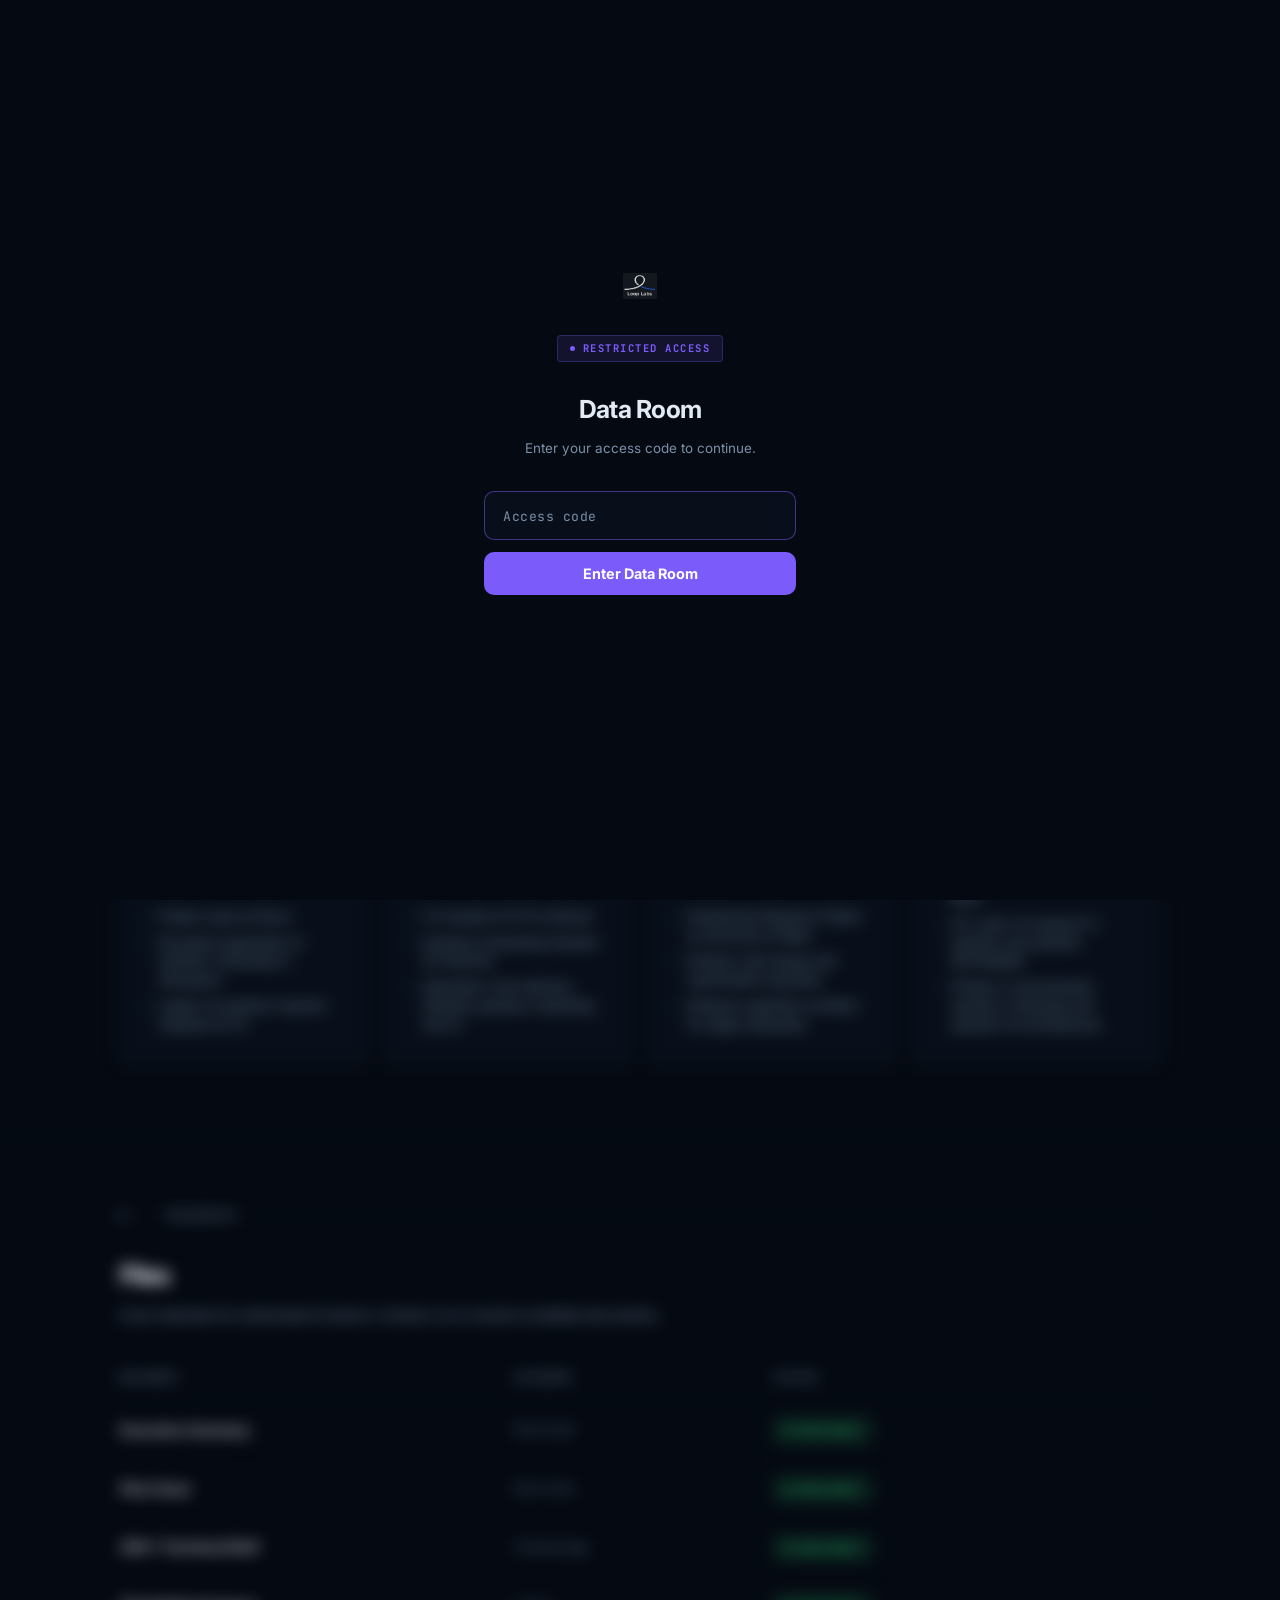
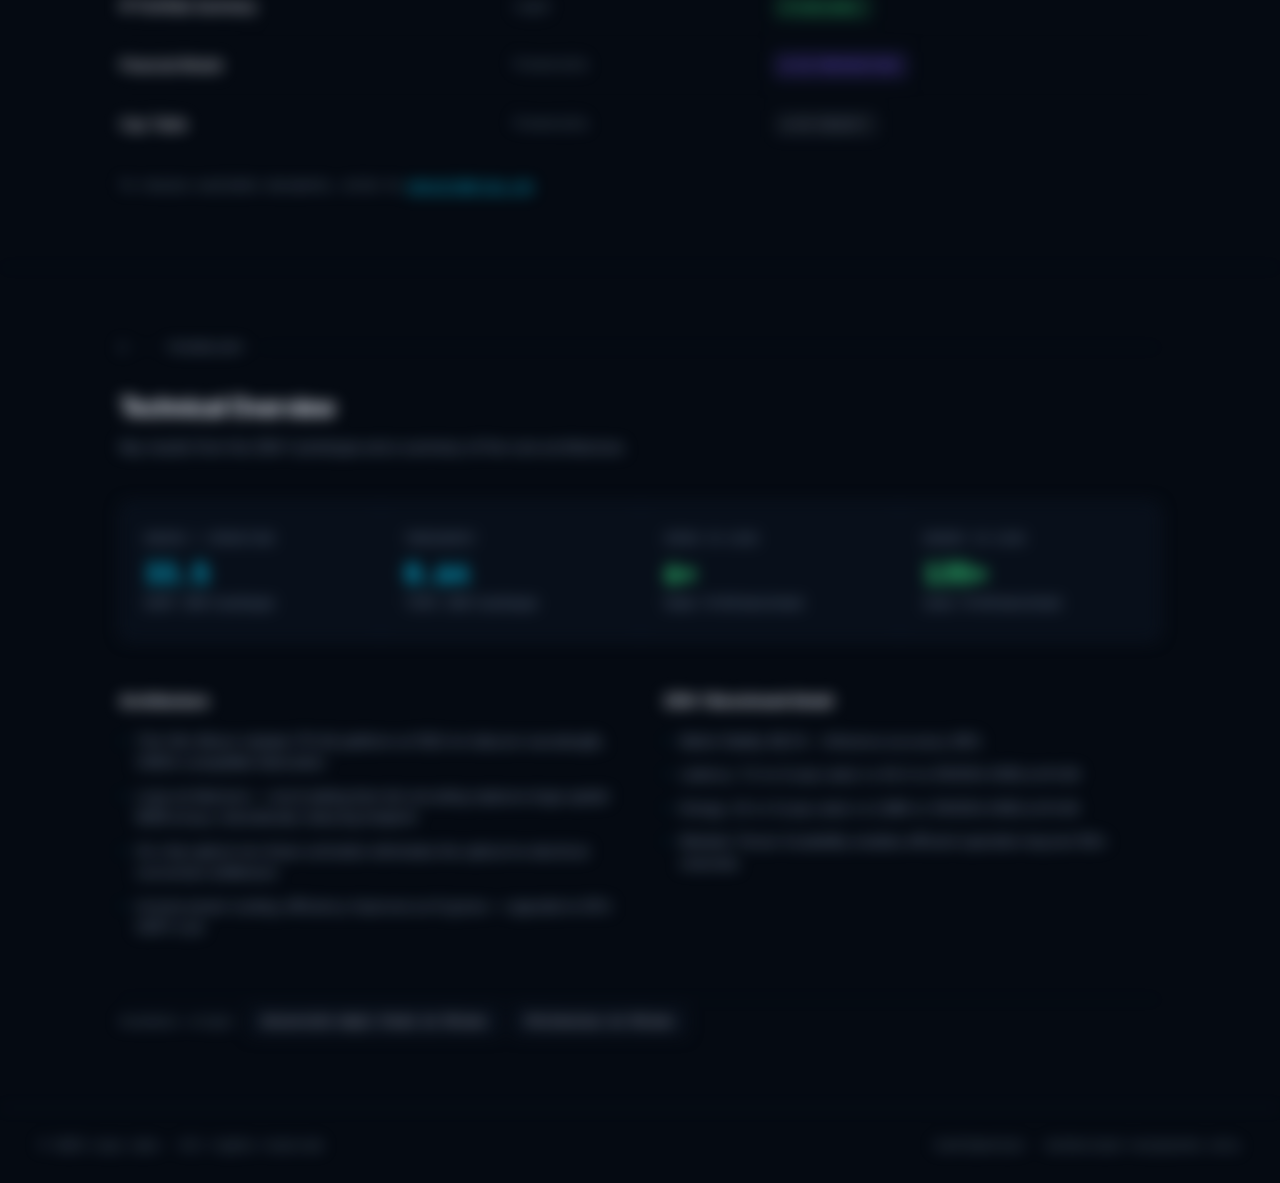
==== commit cc2c699f: "updates team card" ====
--- a/dataroom.html
+++ b/dataroom.html
@@ -10,21 +10,21 @@
   <style>
     /* ── Tokens ────────────────────────────────────────────────────────── */
     :root {
-      --ground:      #080709;
-      --surface:     #0f0e11;
-      --surface-2:   #151318;
-      --surface-3:   #1c1a20;
-      --text:        #e8e2d8;
-      --muted:       #7a7078;
-      --border:      rgba(232,226,216,0.08);
-      --accent:      #00d4ff;
-      --green:       #39ff8e;
-      --gold:        #c9a84c;
-      --gold-dim:    rgba(201,168,76,0.10);
-      --gold-border: rgba(201,168,76,0.22);
-      --font:        'Inter', sans-serif;
-      --mono:        'JetBrains Mono', monospace;
-      --radius:      10px;
+      --ground:         #050a12;
+      --surface:        #080f1a;
+      --surface-2:      #0d1825;
+      --surface-3:      #122030;
+      --text:           #e4eaf4;
+      --muted:          #7a8fa8;
+      --border:         rgba(100,160,220,0.1);
+      --accent:         #00d4ff;
+      --green:          #39ff8e;
+      --purple:         #7b5cfa;
+      --purple-dim:     rgba(123,92,250,0.12);
+      --purple-border:  rgba(123,92,250,0.28);
+      --font:           'Inter', sans-serif;
+      --mono:           'JetBrains Mono', monospace;
+      --radius:         10px;
     }
 
     *, *::before, *::after { box-sizing: border-box; margin: 0; padding: 0; }
@@ -78,9 +78,9 @@
       font-weight: 700;
       letter-spacing: 0.14em;
       text-transform: uppercase;
-      color: var(--gold);
-      background: var(--gold-dim);
-      border: 1px solid var(--gold-border);
+      color: var(--purple);
+      background: var(--purple-dim);
+      border: 1px solid var(--purple-border);
       border-radius: 4px;
       padding: 4px 12px;
       margin-bottom: 28px;
@@ -93,7 +93,7 @@
       content: '';
       width: 5px; height: 5px;
       border-radius: 50%;
-      background: var(--gold);
+      background: var(--purple);
       animation: pulse 2.4s ease-in-out infinite;
     }
 
@@ -132,13 +132,13 @@
       margin-bottom: 12px;
     }
 
-    .gate-input:focus { border-color: rgba(201,168,76,0.45); }
+    .gate-input:focus { border-color: rgba(123,92,250,0.5); }
     .gate-input::placeholder { color: var(--muted); letter-spacing: 0.04em; font-size: 0.82rem; }
 
     .gate-btn {
       width: 100%;
-      background: var(--gold);
-      color: #060506;
+      background: var(--purple);
+      color: #ffffff;
       border: none;
       border-radius: var(--radius);
       padding: 13px 18px;
@@ -207,9 +207,9 @@
       font-weight: 700;
       letter-spacing: 0.12em;
       text-transform: uppercase;
-      color: var(--gold);
-      background: var(--gold-dim);
-      border: 1px solid var(--gold-border);
+      color: var(--purple);
+      background: var(--purple-dim);
+      border: 1px solid var(--purple-border);
       border-radius: 4px;
       padding: 4px 12px;
       display: flex;
@@ -221,7 +221,7 @@
       content: '';
       width: 5px; height: 5px;
       border-radius: 50%;
-      background: var(--gold);
+      background: var(--purple);
       animation: pulse 2.4s ease-in-out infinite;
     }
 
@@ -282,7 +282,7 @@
       text-transform: uppercase;
       line-height: 1;
       margin-bottom: 32px;
-      text-shadow: 0 0 100px rgba(201,168,76,0.1);
+      text-shadow: 0 0 100px rgba(0,212,255,0.12);
     }
 
     .dr-meta {
@@ -354,7 +354,7 @@
     /* ── A — People ────────────────────────────────────────────────────── */
     .people-grid {
       display: grid;
-      grid-template-columns: repeat(auto-fill, minmax(260px, 1fr));
+      grid-template-columns: repeat(4, 1fr);
       gap: 16px;
     }
 
@@ -362,20 +362,14 @@
       background: var(--surface);
       border: 1px solid var(--border);
       border-radius: var(--radius);
-      padding: 28px;
+      padding: 28px 24px;
       display: flex;
       flex-direction: column;
-      gap: 14px;
-    }
-
-    .person-card.placeholder {
-      border-style: dashed;
-      border-color: rgba(232,226,216,0.1);
-      background: transparent;
+      gap: 12px;
     }
 
     .person-avatar {
-      width: 50px; height: 50px;
+      width: 68px; height: 68px;
       border-radius: 50%;
       background: var(--surface-2);
       border: 1.5px solid var(--border);
@@ -383,6 +377,8 @@
       align-items: center;
       justify-content: center;
       overflow: hidden;
+      flex-shrink: 0;
+      margin-bottom: 4px;
     }
 
     .person-avatar img {
@@ -400,40 +396,50 @@
 
     .person-role {
       font-family: var(--mono);
-      font-size: 0.7rem;
+      font-size: 0.65rem;
+      font-weight: 700;
+      letter-spacing: 0.1em;
+      text-transform: uppercase;
       color: var(--accent);
-      letter-spacing: 0.04em;
       margin-top: 2px;
     }
 
-    .person-bio {
-      font-size: 0.83rem;
-      color: var(--muted);
-      line-height: 1.65;
-    }
-
-    .person-links {
-      display: flex;
-      gap: 8px;
+    .person-role.advisor { color: var(--purple); }
+
+    .person-tagline {
+      font-size: 0.82rem;
+      color: var(--text);
+      line-height: 1.55;
+      border-top: 1px solid var(--border);
+      padding-top: 12px;
+    }
+
+    .person-bullets {
+      list-style: none;
+      display: flex;
+      flex-direction: column;
+      gap: 7px;
       margin-top: auto;
-      padding-top: 6px;
-    }
-
-    .person-link {
-      font-family: var(--mono);
-      font-size: 0.66rem;
-      color: var(--muted);
-      background: var(--surface-2);
-      border: 1px solid var(--border);
-      border-radius: 4px;
-      padding: 4px 10px;
-      transition: color 0.2s, border-color 0.2s;
-    }
-
-    .person-link:hover {
-      color: var(--text);
-      border-color: rgba(232,226,216,0.2);
-    }
+      padding-top: 4px;
+    }
+
+    .person-bullets li {
+      font-size: 0.78rem;
+      color: var(--muted);
+      line-height: 1.5;
+      padding-left: 14px;
+      position: relative;
+    }
+
+    .person-bullets li::before {
+      content: '·';
+      position: absolute;
+      left: 0;
+      color: var(--accent);
+      font-weight: 700;
+    }
+
+    .person-bullets li.advisor-bullet::before { color: var(--purple); }
 
     /* ── B — Documents ─────────────────────────────────────────────────── */
     .doc-table {
@@ -501,10 +507,10 @@
       border: 1px solid rgba(57,255,142,0.2);
     }
 
-    .pill-gold {
-      color: var(--gold);
-      background: var(--gold-dim);
-      border: 1px solid var(--gold-border);
+    .pill-purple {
+      color: var(--purple);
+      background: var(--purple-dim);
+      border: 1px solid var(--purple-border);
     }
 
     .pill-muted {
@@ -650,6 +656,10 @@
       .header-inner, .container { padding: 0 20px; }
       .stats-grid             { grid-template-columns: repeat(2, 1fr); }
       .tech-cols              { grid-template-columns: 1fr; gap: 32px; }
+    }
+
+    @media (max-width: 860px) {
+      .people-grid { grid-template-columns: repeat(2, 1fr); }
     }
 
     @media (max-width: 560px) {
@@ -729,29 +739,75 @@
     <div class="section-desc">Founders and key contributors building Loop Labs.</div>
 
     <div class="people-grid">
-      <!--
-        Replace this placeholder with real cards.
-        Duplicate the block for each team member.
-        To add a photo, replace the <svg> inside .person-avatar with:
-        <img src="assets/your-photo.jpg" alt="Name" />
-      -->
-      <div class="person-card placeholder">
+
+      <!-- Emanuele Marsili — CEO -->
+      <div class="person-card">
         <div class="person-avatar">
-          <svg width="24" height="24" viewBox="0 0 24 24" fill="none">
-            <circle cx="12" cy="8" r="5" stroke="#e8e2d8" stroke-width="1.4"/>
-            <path d="M3 22c0-4.97 4.03-9 9-9s9 4.03 9 9" stroke="#e8e2d8" stroke-width="1.4" stroke-linecap="round"/>
-          </svg>
+          <img src="assets/emanuele.png" alt="Emanuele Marsili" />
         </div>
         <div>
-          <div class="person-name" style="color:var(--muted);font-style:italic;">Your name</div>
-          <div class="person-role">Co-founder · Role</div>
+          <div class="person-name">Emanuele Marsili</div>
+          <div class="person-role">CEO</div>
         </div>
-        <div class="person-bio">Add a short bio — research background, previous experience, and what you bring to Loop Labs.</div>
-        <div class="person-links">
-          <a href="#" class="person-link">LinkedIn</a>
-          <a href="#" class="person-link">Scholar</a>
+        <div class="person-tagline">Driving product vision, strategy and industrial execution</div>
+        <ul class="person-bullets">
+          <li>Project Lead at Airbus</li>
+          <li>Disruptive application of quantum computing in aerospace</li>
+          <li>Leader of quantum-inspired methods for AI</li>
+        </ul>
+      </div>
+
+      <!-- Marco Maronese — CTO -->
+      <div class="person-card">
+        <div class="person-avatar">
+          <img src="assets/marco.jpeg" alt="Marco Maronese" />
         </div>
+        <div>
+          <div class="person-name">Marco Maronese</div>
+          <div class="person-role">CTO</div>
+        </div>
+        <div class="person-tagline">Leading architecture, algorithms and system design</div>
+        <ul class="person-bullets">
+          <li>Co-founder &amp; CTO at Qbrain</li>
+          <li>Quantum Computing Scientist at Leonardo</li>
+          <li>Specialist in the interface between quantum computing and AI</li>
+        </ul>
       </div>
+
+      <!-- Sebastiano Corli — CSO -->
+      <div class="person-card">
+        <div class="person-avatar">
+          <img src="assets/sebastiano.jpeg" alt="Sebastiano Corli" />
+        </div>
+        <div>
+          <div class="person-name">Sebastiano Corli</div>
+          <div class="person-role">CSO</div>
+        </div>
+        <div class="person-tagline">Architecting photonic chips and algorithms for edge AI</div>
+        <ul class="person-bullets">
+          <li>Postdoctoral Research Fellow at University of Milan</li>
+          <li>Photonic chip design and specification specialist</li>
+          <li>Photonics algorithm architect for edge computing</li>
+        </ul>
+      </div>
+
+      <!-- Enrico Prati — Scientific Advisor -->
+      <div class="person-card">
+        <div class="person-avatar">
+          <img src="assets/enrico.jpeg" alt="Enrico Prati" />
+        </div>
+        <div>
+          <div class="person-name">Enrico Prati</div>
+          <div class="person-role advisor">Scientific Advisor</div>
+        </div>
+        <div class="person-tagline">Providing direction and expertise in photonics and quantum technologies</div>
+        <ul class="person-bullets">
+          <li class="advisor-bullet">Professor at University of Milan</li>
+          <li class="advisor-bullet">20+ years of research in quantum and photonic technologies</li>
+          <li class="advisor-bullet">Pioneer in neuromorphic quantum computing and quantum-AI architectures</li>
+        </ul>
+      </div>
+
     </div>
   </div>
 </section>
@@ -795,7 +851,7 @@
         <tr>
           <td><div class="doc-name">Financial Model</div></td>
           <td><div class="doc-cat">Financials</div></td>
-          <td><span class="pill pill-gold"><span class="pill-dot"></span>In preparation</span></td>
+          <td><span class="pill pill-purple"><span class="pill-dot"></span>In preparation</span></td>
         </tr>
         <tr>
           <td><div class="doc-name">Cap Table</div></td>
@@ -932,9 +988,9 @@
           const v  = Math.cos(2 * Math.PI * r1 / lam) + Math.cos(2 * Math.PI * r2 / lam);
           const n  = (v + 2) / 4;
           const i  = (y * W + x) * 4;
-          d[i]   = Math.round(201 * n);
-          d[i+1] = Math.round(168 * n);
-          d[i+2] = Math.round(76  * n);
+          d[i]   = Math.round(0   * n);
+          d[i+1] = Math.round(212 * n);
+          d[i+2] = Math.round(255 * n);
           d[i+3] = 255;
         }
       }
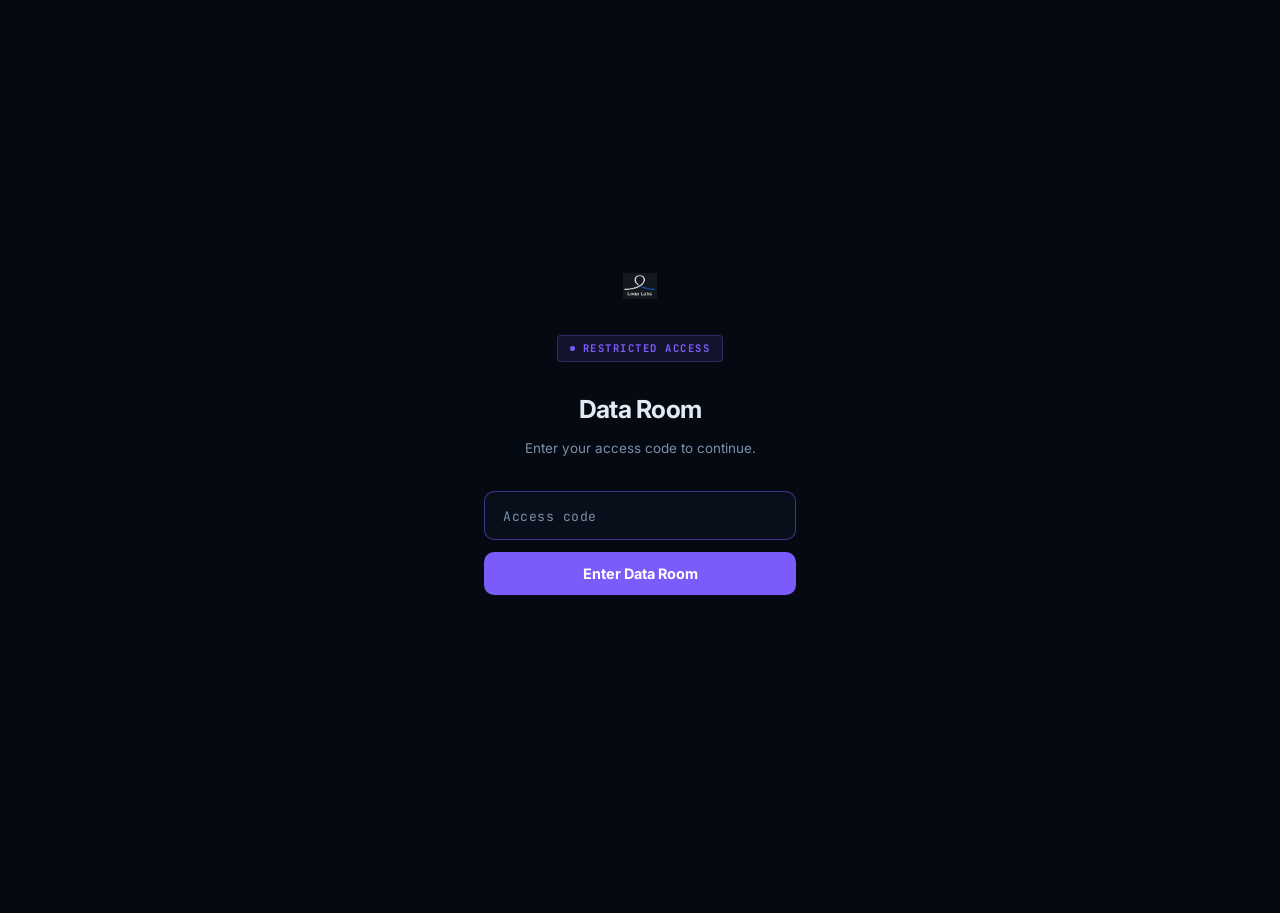
==== commit d4097dac: "updates of dataroom structre" ====
--- a/dataroom.html
+++ b/dataroom.html
@@ -7,39 +7,9 @@
   <link rel="preconnect" href="https://fonts.googleapis.com" />
   <link rel="preconnect" href="https://fonts.gstatic.com" crossorigin />
   <link href="https://fonts.googleapis.com/css2?family=Inter:wght@400;500;600;700;800&family=JetBrains+Mono:wght@400;600;700&display=swap" rel="stylesheet" />
+  <link rel="stylesheet" href="dataroom.css" />
   <style>
-    /* ── Tokens ────────────────────────────────────────────────────────── */
-    :root {
-      --ground:         #050a12;
-      --surface:        #080f1a;
-      --surface-2:      #0d1825;
-      --surface-3:      #122030;
-      --text:           #e4eaf4;
-      --muted:          #7a8fa8;
-      --border:         rgba(100,160,220,0.1);
-      --accent:         #00d4ff;
-      --green:          #39ff8e;
-      --purple:         #7b5cfa;
-      --purple-dim:     rgba(123,92,250,0.12);
-      --purple-border:  rgba(123,92,250,0.28);
-      --font:           'Inter', sans-serif;
-      --mono:           'JetBrains Mono', monospace;
-      --radius:         10px;
-    }
-
-    *, *::before, *::after { box-sizing: border-box; margin: 0; padding: 0; }
-    html { scroll-behavior: smooth; }
-    body {
-      background: var(--ground);
-      color: var(--text);
-      font-family: var(--font);
-      font-size: 16px;
-      line-height: 1.6;
-      -webkit-font-smoothing: antialiased;
-    }
-    a { color: inherit; text-decoration: none; }
-
-    /* ── Gate overlay ──────────────────────────────────────────────────── */
+    /* ── Gate ──────────────────────────────────────────────────────────── */
     #gate {
       position: fixed;
       inset: 0;
@@ -97,11 +67,6 @@
       animation: pulse 2.4s ease-in-out infinite;
     }
 
-    @keyframes pulse {
-      0%, 100% { opacity: 1; }
-      50%       { opacity: 0.2; }
-    }
-
     .gate-heading {
       font-size: 1.55rem;
       font-weight: 700;
@@ -138,7 +103,7 @@
     .gate-btn {
       width: 100%;
       background: var(--purple);
-      color: #ffffff;
+      color: #fff;
       border: none;
       border-radius: var(--radius);
       padding: 13px 18px;
@@ -164,82 +129,11 @@
 
     .gate-error.show { opacity: 1; }
 
-    /* ── Content (blurred while gate is active) ────────────────────────── */
-    #content {
-      transition: filter 0.4s ease;
-    }
-
-    #content.locked {
-      filter: blur(8px);
-      pointer-events: none;
-      user-select: none;
-    }
-
-    /* ── Nav ───────────────────────────────────────────────────────────── */
-    #navbar {
-      position: fixed;
-      top: 0; left: 0; right: 0;
-      z-index: 100;
-      height: 64px;
-      display: flex;
-      align-items: center;
-      justify-content: space-between;
-      padding: 0 40px;
-      background: rgba(8,7,9,0.92);
-      border-bottom: 1px solid var(--border);
-      backdrop-filter: blur(14px);
-      -webkit-backdrop-filter: blur(14px);
-    }
-
-    .nav-logo {
-      display: flex;
-      align-items: center;
-      gap: 10px;
-      font-weight: 700;
-      font-size: 0.95rem;
-    }
-
-    .nav-logo img { height: 22px; width: auto; }
-
-    .nav-badge {
-      font-family: var(--mono);
-      font-size: 0.66rem;
-      font-weight: 700;
-      letter-spacing: 0.12em;
-      text-transform: uppercase;
-      color: var(--purple);
-      background: var(--purple-dim);
-      border: 1px solid var(--purple-border);
-      border-radius: 4px;
-      padding: 4px 12px;
-      display: flex;
-      align-items: center;
-      gap: 8px;
-    }
-
-    .nav-badge::before {
-      content: '';
-      width: 5px; height: 5px;
-      border-radius: 50%;
-      background: var(--purple);
-      animation: pulse 2.4s ease-in-out infinite;
-    }
-
-    .nav-back {
-      display: flex;
-      align-items: center;
-      gap: 7px;
-      font-family: var(--mono);
-      font-size: 0.74rem;
-      color: var(--muted);
-      transition: color 0.2s;
-    }
-
-    .nav-back:hover { color: var(--text); }
-    .nav-back svg { transition: transform 0.2s; flex-shrink: 0; }
-    .nav-back:hover svg { transform: translateX(-2px); }
-
-    /* ── Header ────────────────────────────────────────────────────────── */
+    /* ── Content blur while gate is active ─────────────────────────────── */
+    #content { transition: filter 0.4s ease; }
+    #content.locked { filter: blur(8px); pointer-events: none; user-select: none; }
+
+    /* ── Landing header ────────────────────────────────────────────────── */
     #dr-header {
       position: relative;
       padding: 128px 0 72px;
@@ -250,8 +144,7 @@
     #interference-canvas {
       position: absolute;
       inset: 0;
-      width: 100%;
-      height: 100%;
+      width: 100%; height: 100%;
       opacity: 0.16;
       pointer-events: none;
     }
@@ -299,385 +192,106 @@
       letter-spacing: 0.05em;
     }
 
-    .meta-sep {
-      width: 1px; height: 12px;
-      background: var(--border);
-      flex-shrink: 0;
-    }
-
-    /* ── Layout ────────────────────────────────────────────────────────── */
-    .container {
-      max-width: 1120px;
-      margin: 0 auto;
-      padding: 0 40px;
-    }
-
-    .dr-section {
-      padding: 72px 0;
-      border-bottom: 1px solid var(--border);
-    }
-
-    .section-label {
-      font-family: var(--mono);
-      font-size: 0.63rem;
-      font-weight: 700;
-      letter-spacing: 0.18em;
-      text-transform: uppercase;
-      color: var(--muted);
-      display: flex;
-      align-items: center;
-      gap: 12px;
-      margin-bottom: 32px;
-    }
-
-    .section-label::after {
-      content: '';
-      flex: 1;
-      height: 1px;
-      background: var(--border);
-    }
-
-    .section-title {
-      font-size: 1.55rem;
-      font-weight: 700;
-      letter-spacing: -0.03em;
-      margin-bottom: 8px;
-    }
-
-    .section-desc {
-      font-size: 0.86rem;
-      color: var(--muted);
-      margin-bottom: 44px;
-      max-width: 540px;
-    }
-
-    /* ── A — People ────────────────────────────────────────────────────── */
-    .people-grid {
+    .meta-sep { width: 1px; height: 12px; background: var(--border); flex-shrink: 0; }
+
+    /* ── Section cards grid ────────────────────────────────────────────── */
+    #sections { padding: 72px 0 100px; }
+
+    .sections-grid {
       display: grid;
-      grid-template-columns: repeat(4, 1fr);
+      grid-template-columns: repeat(3, 1fr);
       gap: 16px;
     }
 
-    .person-card {
+    .section-card {
       background: var(--surface);
       border: 1px solid var(--border);
       border-radius: var(--radius);
-      padding: 28px 24px;
+      padding: 32px 28px;
       display: flex;
       flex-direction: column;
-      gap: 12px;
-    }
-
-    .person-avatar {
-      width: 68px; height: 68px;
-      border-radius: 50%;
+      gap: 0;
+      cursor: pointer;
+      transition: background 0.2s, border-color 0.2s, transform 0.2s;
+      min-height: 240px;
+    }
+
+    .section-card:hover {
       background: var(--surface-2);
-      border: 1.5px solid var(--border);
+      border-color: rgba(100,160,220,0.2);
+      transform: translateY(-2px);
+    }
+
+    .card-id {
+      font-family: var(--mono);
+      font-size: 0.63rem;
+      font-weight: 700;
+      letter-spacing: 0.18em;
+      text-transform: uppercase;
+      color: var(--muted);
+      margin-bottom: 24px;
+    }
+
+    .card-title {
+      font-size: 1.2rem;
+      font-weight: 700;
+      letter-spacing: -0.02em;
+      margin-bottom: 8px;
+    }
+
+    .card-desc {
+      font-size: 0.83rem;
+      color: var(--muted);
+      line-height: 1.6;
+      margin-bottom: 28px;
+    }
+
+    .card-count {
+      font-family: var(--mono);
+      font-size: 0.7rem;
+      color: var(--accent);
+      letter-spacing: 0.04em;
+      margin-top: auto;
+      margin-bottom: 20px;
+    }
+
+    .card-cta {
       display: flex;
       align-items: center;
-      justify-content: center;
-      overflow: hidden;
-      flex-shrink: 0;
-      margin-bottom: 4px;
-    }
-
-    .person-avatar img {
-      width: 100%; height: 100%;
-      object-fit: cover;
-    }
-
-    .person-avatar svg { opacity: 0.28; }
-
-    .person-name {
-      font-weight: 700;
-      font-size: 0.98rem;
-      letter-spacing: -0.01em;
-    }
-
-    .person-role {
-      font-family: var(--mono);
-      font-size: 0.65rem;
-      font-weight: 700;
-      letter-spacing: 0.1em;
-      text-transform: uppercase;
-      color: var(--accent);
-      margin-top: 2px;
-    }
-
-    .person-role.advisor { color: var(--purple); }
-
-    .person-tagline {
-      font-size: 0.82rem;
-      color: var(--text);
-      line-height: 1.55;
+      gap: 6px;
+      font-family: var(--mono);
+      font-size: 0.72rem;
+      font-weight: 600;
+      color: var(--muted);
+      letter-spacing: 0.04em;
+      transition: color 0.2s;
+      padding-top: 16px;
       border-top: 1px solid var(--border);
-      padding-top: 12px;
-    }
-
-    .person-bullets {
-      list-style: none;
-      display: flex;
-      flex-direction: column;
-      gap: 7px;
-      margin-top: auto;
-      padding-top: 4px;
-    }
-
-    .person-bullets li {
-      font-size: 0.78rem;
-      color: var(--muted);
-      line-height: 1.5;
-      padding-left: 14px;
-      position: relative;
-    }
-
-    .person-bullets li::before {
-      content: '·';
-      position: absolute;
-      left: 0;
-      color: var(--accent);
-      font-weight: 700;
-    }
-
-    .person-bullets li.advisor-bullet::before { color: var(--purple); }
-
-    /* ── B — Documents ─────────────────────────────────────────────────── */
-    .doc-table {
-      width: 100%;
-      border-collapse: collapse;
-    }
-
-    .doc-table th {
-      font-family: var(--mono);
-      font-size: 0.62rem;
-      font-weight: 700;
-      letter-spacing: 0.14em;
-      text-transform: uppercase;
-      color: var(--muted);
-      text-align: left;
-      padding: 0 16px 14px 16px;
-      border-bottom: 1px solid var(--border);
-    }
-
-    .doc-table th:first-child { padding-left: 0; }
-
-    .doc-table td {
-      padding: 16px;
-      border-bottom: 1px solid rgba(232,226,216,0.04);
-      font-size: 0.86rem;
-      vertical-align: middle;
-    }
-
-    .doc-table td:first-child { padding-left: 0; }
-    .doc-table tr:last-child td { border-bottom: none; }
-    .doc-table tr:hover td { background: rgba(232,226,216,0.015); }
-
-    .doc-name { font-weight: 500; }
-
-    .doc-cat {
-      font-family: var(--mono);
-      font-size: 0.68rem;
-      color: var(--muted);
-      letter-spacing: 0.04em;
-    }
-
-    .pill {
-      display: inline-flex;
-      align-items: center;
-      gap: 7px;
-      font-family: var(--mono);
-      font-size: 0.65rem;
-      letter-spacing: 0.1em;
-      text-transform: uppercase;
-      border-radius: 4px;
-      padding: 3px 10px;
-      white-space: nowrap;
-    }
-
-    .pill-dot {
-      width: 5px; height: 5px;
-      border-radius: 50%;
-      background: currentColor;
-      flex-shrink: 0;
-    }
-
-    .pill-green {
-      color: var(--green);
-      background: rgba(57,255,142,0.08);
-      border: 1px solid rgba(57,255,142,0.2);
-    }
-
-    .pill-purple {
-      color: var(--purple);
-      background: var(--purple-dim);
-      border: 1px solid var(--purple-border);
-    }
-
-    .pill-muted {
-      color: var(--muted);
-      background: rgba(232,226,216,0.04);
-      border: 1px solid var(--border);
-    }
-
-    .doc-contact {
-      font-family: var(--mono);
-      font-size: 0.7rem;
-      color: var(--muted);
-      margin-top: 24px;
-    }
-
-    .doc-contact a {
-      color: var(--accent);
-      text-decoration: underline;
-      text-underline-offset: 3px;
-    }
-
-    /* ── C — Technology ────────────────────────────────────────────────── */
-    .stats-grid {
-      display: grid;
-      grid-template-columns: repeat(4, 1fr);
-      gap: 1px;
-      background: var(--border);
-      border: 1px solid var(--border);
-      border-radius: var(--radius);
-      overflow: hidden;
-      margin-bottom: 48px;
-    }
-
-    .stat-cell {
-      background: var(--surface);
-      padding: 28px 24px;
-    }
-
-    .stat-label {
-      font-family: var(--mono);
-      font-size: 0.62rem;
-      font-weight: 600;
-      letter-spacing: 0.12em;
-      text-transform: uppercase;
-      color: var(--muted);
-      margin-bottom: 12px;
-    }
-
-    .stat-value {
-      font-family: var(--mono);
-      font-size: 1.65rem;
-      font-weight: 700;
-      line-height: 1.1;
-      margin-bottom: 6px;
-    }
-
-    .stat-sub {
-      font-size: 0.74rem;
-      color: var(--muted);
-    }
-
-    .c { color: var(--accent); }
-    .g { color: var(--green); }
-
-    .tech-cols {
-      display: grid;
-      grid-template-columns: 1fr 1fr;
-      gap: 48px;
-      margin-bottom: 48px;
-    }
-
-    .tech-block-title {
-      font-size: 0.9rem;
-      font-weight: 700;
-      margin-bottom: 18px;
-    }
-
-    .tech-item {
-      display: flex;
-      align-items: flex-start;
-      gap: 12px;
-      font-size: 0.84rem;
-      color: var(--muted);
-      line-height: 1.6;
-      margin-bottom: 12px;
-    }
-
-    .tech-item::before {
-      content: '·';
-      color: var(--accent);
-      font-weight: 700;
-      flex-shrink: 0;
-    }
-
-    .origin-row {
-      display: flex;
-      align-items: center;
-      gap: 14px;
-      flex-wrap: wrap;
-      padding-top: 8px;
-      border-top: 1px solid var(--border);
-    }
-
-    .origin-label {
-      font-family: var(--mono);
-      font-size: 0.68rem;
-      color: var(--muted);
-      letter-spacing: 0.06em;
-    }
-
-    .origin-chip {
-      font-family: var(--mono);
-      font-size: 0.7rem;
-      color: var(--text);
-      background: var(--surface);
-      border: 1px solid var(--border);
-      border-radius: 4px;
-      padding: 4px 12px;
-    }
-
-    /* ── Footer ────────────────────────────────────────────────────────── */
-    footer {
-      border-top: 1px solid var(--border);
-      padding: 28px 40px;
-      display: flex;
-      align-items: center;
-      justify-content: space-between;
-      flex-wrap: wrap;
-      gap: 10px;
-    }
-
-    .foot-note {
-      font-family: var(--mono);
-      font-size: 0.68rem;
-      color: var(--muted);
-      letter-spacing: 0.04em;
-    }
+    }
+
+    .section-card:hover .card-cta { color: var(--text); }
+
+    .card-cta-arrow {
+      transition: transform 0.2s;
+    }
+
+    .section-card:hover .card-cta-arrow { transform: translateX(3px); }
 
     /* ── Responsive ────────────────────────────────────────────────────── */
     @media (max-width: 860px) {
-      #navbar, footer         { padding: 0 20px; }
-      footer                  { padding: 24px 20px; }
-      .header-inner, .container { padding: 0 20px; }
-      .stats-grid             { grid-template-columns: repeat(2, 1fr); }
-      .tech-cols              { grid-template-columns: 1fr; gap: 32px; }
-    }
-
-    @media (max-width: 860px) {
-      .people-grid { grid-template-columns: repeat(2, 1fr); }
-    }
-
-    @media (max-width: 560px) {
-      .doc-table th:nth-child(2),
-      .doc-table td:nth-child(2) { display: none; }
-      .people-grid            { grid-template-columns: 1fr; }
+      .sections-grid  { grid-template-columns: 1fr; }
+      .header-inner   { padding: 0 20px; }
     }
 
     @media (prefers-reduced-motion: reduce) {
-      .gate-badge::before,
-      .nav-badge::before { animation: none; }
-      #gate, #content { transition: none; }
+      .gate-badge::before { animation: none; }
+      #gate, #content, .section-card { transition: none; }
     }
   </style>
 </head>
 <body>
 
-<!-- ── Gate ─────────────────────────────────────────────────────────────── -->
+<!-- ── Gate ──────────────────────────────────────────────────────────────── -->
 <div id="gate">
   <div class="gate-box">
     <img src="assets/logo.png" class="gate-logo" alt="Loop Labs" onerror="this.style.display='none'" />
@@ -697,10 +311,9 @@
   </div>
 </div>
 
-<!-- ── Main content ──────────────────────────────────────────────────────── -->
+<!-- ── Main content ───────────────────────────────────────────────────────── -->
 <div id="content" class="locked">
 
-<!-- Nav -->
 <nav id="navbar">
   <div class="nav-logo">
     <img src="assets/logo.png" alt="Loop Labs" onerror="this.style.display='none'" />
@@ -715,7 +328,6 @@
   </a>
 </nav>
 
-<!-- Header -->
 <section id="dr-header">
   <canvas id="interference-canvas"></canvas>
   <div class="header-inner">
@@ -731,202 +343,53 @@
   </div>
 </section>
 
-<!-- ── A — People ────────────────────────────────────────────────────────── -->
-<section class="dr-section" id="section-people">
+<section id="sections">
   <div class="container">
-    <div class="section-label">A &nbsp;·&nbsp; People</div>
-    <div class="section-title">Team</div>
-    <div class="section-desc">Founders and key contributors building Loop Labs.</div>
-
-    <div class="people-grid">
-
-      <!-- Emanuele Marsili — CEO -->
-      <div class="person-card">
-        <div class="person-avatar">
-          <img src="assets/emanuele.png" alt="Emanuele Marsili" />
+    <div class="sections-grid">
+
+      <a href="dr-people.html" class="section-card">
+        <div class="card-id">A &nbsp;·&nbsp; People</div>
+        <div class="card-title">Team</div>
+        <div class="card-desc">Founders and key contributors building Loop Labs.</div>
+        <div class="card-count">4 profiles</div>
+        <div class="card-cta">
+          View section
+          <svg class="card-cta-arrow" width="14" height="14" viewBox="0 0 14 14" fill="none">
+            <path d="M5 2l5 5-5 5" stroke="currentColor" stroke-width="1.5" stroke-linecap="round" stroke-linejoin="round"/>
+          </svg>
         </div>
-        <div>
-          <div class="person-name">Emanuele Marsili</div>
-          <div class="person-role">CEO</div>
+      </a>
+
+      <a href="dr-documents.html" class="section-card">
+        <div class="card-id">B &nbsp;·&nbsp; Documents</div>
+        <div class="card-title">Files</div>
+        <div class="card-desc">Core materials for authorised investors — deck, brief, IP summary.</div>
+        <div class="card-count">6 documents · 4 available now</div>
+        <div class="card-cta">
+          View section
+          <svg class="card-cta-arrow" width="14" height="14" viewBox="0 0 14 14" fill="none">
+            <path d="M5 2l5 5-5 5" stroke="currentColor" stroke-width="1.5" stroke-linecap="round" stroke-linejoin="round"/>
+          </svg>
         </div>
-        <div class="person-tagline">Driving product vision, strategy and industrial execution</div>
-        <ul class="person-bullets">
-          <li>Project Lead at Airbus</li>
-          <li>Disruptive application of quantum computing in aerospace</li>
-          <li>Leader of quantum-inspired methods for AI</li>
-        </ul>
-      </div>
-
-      <!-- Marco Maronese — CTO -->
-      <div class="person-card">
-        <div class="person-avatar">
-          <img src="assets/marco.jpeg" alt="Marco Maronese" />
+      </a>
+
+      <a href="dr-technology.html" class="section-card">
+        <div class="card-id">C &nbsp;·&nbsp; Technology</div>
+        <div class="card-title">Technical</div>
+        <div class="card-desc">ZEN-1 prototype results, benchmarks and architecture overview.</div>
+        <div class="card-count">135× lower energy vs A100</div>
+        <div class="card-cta">
+          View section
+          <svg class="card-cta-arrow" width="14" height="14" viewBox="0 0 14 14" fill="none">
+            <path d="M5 2l5 5-5 5" stroke="currentColor" stroke-width="1.5" stroke-linecap="round" stroke-linejoin="round"/>
+          </svg>
         </div>
-        <div>
-          <div class="person-name">Marco Maronese</div>
-          <div class="person-role">CTO</div>
-        </div>
-        <div class="person-tagline">Leading architecture, algorithms and system design</div>
-        <ul class="person-bullets">
-          <li>Co-founder &amp; CTO at Qbrain</li>
-          <li>Quantum Computing Scientist at Leonardo</li>
-          <li>Specialist in the interface between quantum computing and AI</li>
-        </ul>
-      </div>
-
-      <!-- Sebastiano Corli — CSO -->
-      <div class="person-card">
-        <div class="person-avatar">
-          <img src="assets/sebastiano.jpeg" alt="Sebastiano Corli" />
-        </div>
-        <div>
-          <div class="person-name">Sebastiano Corli</div>
-          <div class="person-role">CSO</div>
-        </div>
-        <div class="person-tagline">Architecting photonic chips and algorithms for edge AI</div>
-        <ul class="person-bullets">
-          <li>Postdoctoral Research Fellow at University of Milan</li>
-          <li>Photonic chip design and specification specialist</li>
-          <li>Photonics algorithm architect for edge computing</li>
-        </ul>
-      </div>
-
-      <!-- Enrico Prati — Scientific Advisor -->
-      <div class="person-card">
-        <div class="person-avatar">
-          <img src="assets/enrico.jpeg" alt="Enrico Prati" />
-        </div>
-        <div>
-          <div class="person-name">Enrico Prati</div>
-          <div class="person-role advisor">Scientific Advisor</div>
-        </div>
-        <div class="person-tagline">Providing direction and expertise in photonics and quantum technologies</div>
-        <ul class="person-bullets">
-          <li class="advisor-bullet">Professor at University of Milan</li>
-          <li class="advisor-bullet">20+ years of research in quantum and photonic technologies</li>
-          <li class="advisor-bullet">Pioneer in neuromorphic quantum computing and quantum-AI architectures</li>
-        </ul>
-      </div>
+      </a>
 
     </div>
   </div>
 </section>
 
-<!-- ── B — Documents ─────────────────────────────────────────────────────── -->
-<section class="dr-section" id="section-documents">
-  <div class="container">
-    <div class="section-label">B &nbsp;·&nbsp; Documents</div>
-    <div class="section-title">Files</div>
-    <div class="section-desc">Core materials for authorised investors. Contact us to receive available documents.</div>
-
-    <table class="doc-table">
-      <thead>
-        <tr>
-          <th>Document</th>
-          <th>Category</th>
-          <th>Status</th>
-        </tr>
-      </thead>
-      <tbody>
-        <tr>
-          <td><div class="doc-name">Executive Summary</div></td>
-          <td><div class="doc-cat">Overview</div></td>
-          <td><span class="pill pill-green"><span class="pill-dot"></span>Available</span></td>
-        </tr>
-        <tr>
-          <td><div class="doc-name">Pitch Deck</div></td>
-          <td><div class="doc-cat">Overview</div></td>
-          <td><span class="pill pill-green"><span class="pill-dot"></span>Available</span></td>
-        </tr>
-        <tr>
-          <td><div class="doc-name">ZEN-1 Technical Brief</div></td>
-          <td><div class="doc-cat">Technology</div></td>
-          <td><span class="pill pill-green"><span class="pill-dot"></span>Available</span></td>
-        </tr>
-        <tr>
-          <td><div class="doc-name">IP Portfolio Summary</div></td>
-          <td><div class="doc-cat">Legal</div></td>
-          <td><span class="pill pill-green"><span class="pill-dot"></span>Available</span></td>
-        </tr>
-        <tr>
-          <td><div class="doc-name">Financial Model</div></td>
-          <td><div class="doc-cat">Financials</div></td>
-          <td><span class="pill pill-purple"><span class="pill-dot"></span>In preparation</span></td>
-        </tr>
-        <tr>
-          <td><div class="doc-name">Cap Table</div></td>
-          <td><div class="doc-cat">Financials</div></td>
-          <td><span class="pill pill-muted"><span class="pill-dot"></span>On request</span></td>
-        </tr>
-      </tbody>
-    </table>
-
-    <p class="doc-contact">
-      To receive available documents, write to
-      <a href="mailto:emanuele@oriqx.com">emanuele@oriqx.com</a>
-    </p>
-  </div>
-</section>
-
-<!-- ── C — Technology ────────────────────────────────────────────────────── -->
-<section class="dr-section" id="section-technology">
-  <div class="container">
-    <div class="section-label">C &nbsp;·&nbsp; Technology</div>
-    <div class="section-title">Technical Overview</div>
-    <div class="section-desc">Key results from the ZEN-1 prototype and a summary of the core architecture.</div>
-
-    <!-- Stats -->
-    <div class="stats-grid">
-      <div class="stat-cell">
-        <div class="stat-label">Energy / Operation</div>
-        <div class="stat-value"><span class="c">33.5</span></div>
-        <div class="stat-sub">fJ/OP · ZEN-1 prototype</div>
-      </div>
-      <div class="stat-cell">
-        <div class="stat-label">Throughput</div>
-        <div class="stat-value"><span class="c">0.64</span></div>
-        <div class="stat-sub">TOPS · ZEN-1 prototype</div>
-      </div>
-      <div class="stat-cell">
-        <div class="stat-label">Speed vs A100</div>
-        <div class="stat-value"><span class="g">6×</span></div>
-        <div class="stat-sub">faster · N=64 benchmark</div>
-      </div>
-      <div class="stat-cell">
-        <div class="stat-label">Energy vs A100</div>
-        <div class="stat-value"><span class="g">135×</span></div>
-        <div class="stat-sub">lower · N=64 benchmark</div>
-      </div>
-    </div>
-
-    <!-- Architecture + benchmark -->
-    <div class="tech-cols">
-      <div>
-        <div class="tech-block-title">Architecture</div>
-        <div class="tech-item">Thin-film lithium niobate (TFLN) platform at 1550 nm telecom wavelength, CMOS-compatible fabrication</div>
-        <div class="tech-item">Loop architecture — recirculating time-bin encoding replaces large spatial MZM arrays, dramatically reducing footprint</div>
-        <div class="tech-item">On-chip optical non-linear activation eliminates the optical-to-electrical conversion bottleneck</div>
-        <div class="tech-item">Inverse power scaling: efficiency improves as N grows — opposite to GPU O(N²) cost</div>
-      </div>
-      <div>
-        <div class="tech-block-title">ZEN-1 Benchmark Detail</div>
-        <div class="tech-item">Matrix fidelity 98.5% · Inference accuracy 99%</div>
-        <div class="tech-item">Latency: 7.2 ns (Loop Labs) vs 45.4 ns (NVIDIA A100) at N=64</div>
-        <div class="tech-item">Energy: 22 nJ (Loop Labs) vs 2,980 nJ (NVIDIA A100) at N=64</div>
-        <div class="tech-item">Modular Tensor Scalability enables efficient operation beyond 100+ channels</div>
-      </div>
-    </div>
-
-    <!-- Academic pedigree -->
-    <div class="origin-row">
-      <span class="origin-label">Academic origin</span>
-      <span class="origin-chip">Università degli Studi di Milano</span>
-      <span class="origin-chip">Politecnico di Milano</span>
-    </div>
-  </div>
-</section>
-
-<!-- Footer -->
 <footer>
   <span class="foot-note">© 2025 Loop Labs · All rights reserved</span>
   <span class="foot-note">Confidential · Authorised recipients only</span>
@@ -935,17 +398,23 @@
 </div><!-- /content -->
 
 <script>
-  // ── Access gate ─────────────────────────────────────────────────────────
-  // To change the passphrase, edit the string on the next line only.
+  // ── Passphrase — change the string below to update the access code ──────
   const PASS = 'looplabs2025';
 
-  const gate    = document.getElementById('gate');
-  const content = document.getElementById('content');
-  const input   = document.getElementById('gate-input');
-  const errMsg  = document.getElementById('gate-error');
+  const gate   = document.getElementById('gate');
+  const content= document.getElementById('content');
+  const input  = document.getElementById('gate-input');
+  const errMsg = document.getElementById('gate-error');
 
   function unlock() {
     sessionStorage.setItem('dr_auth', '1');
+    // If redirected here from a sub-page, go back there after unlocking
+    const params   = new URLSearchParams(location.search);
+    const redirect = params.get('redirect');
+    if (redirect && /^dr-[a-z]+\.html$/.test(redirect)) {
+      location.href = redirect;
+      return;
+    }
     gate.classList.add('hide');
     content.classList.remove('locked');
     setTimeout(() => { gate.style.display = 'none'; }, 450);
@@ -1003,7 +472,7 @@
   // ── Navbar tint on scroll ───────────────────────────────────────────────
   window.addEventListener('scroll', () => {
     document.getElementById('navbar').style.background =
-      window.scrollY > 20 ? 'rgba(8,7,9,0.98)' : 'rgba(8,7,9,0.92)';
+      window.scrollY > 20 ? 'rgba(5,10,18,0.98)' : 'rgba(5,10,18,0.92)';
   }, { passive: true });
 </script>
 
--- a/dataroom.css
+++ b/dataroom.css
@@ -0,0 +1,218 @@
+/* ── Data Room — shared styles ─────────────────────────────────────────── */
+
+:root {
+  --ground:        #050a12;
+  --surface:       #080f1a;
+  --surface-2:     #0d1825;
+  --surface-3:     #122030;
+  --text:          #e4eaf4;
+  --muted:         #7a8fa8;
+  --border:        rgba(100,160,220,0.1);
+  --accent:        #00d4ff;
+  --green:         #39ff8e;
+  --purple:        #7b5cfa;
+  --purple-dim:    rgba(123,92,250,0.12);
+  --purple-border: rgba(123,92,250,0.28);
+  --font:          'Inter', sans-serif;
+  --mono:          'JetBrains Mono', monospace;
+  --radius:        10px;
+}
+
+*, *::before, *::after { box-sizing: border-box; margin: 0; padding: 0; }
+html { scroll-behavior: smooth; }
+
+body {
+  background: var(--ground);
+  color: var(--text);
+  font-family: var(--font);
+  font-size: 16px;
+  line-height: 1.6;
+  -webkit-font-smoothing: antialiased;
+}
+
+a { color: inherit; text-decoration: none; }
+
+/* ── Nav ─────────────────────────────────────────────────────────────────── */
+#navbar {
+  position: fixed;
+  top: 0; left: 0; right: 0;
+  z-index: 100;
+  height: 64px;
+  display: flex;
+  align-items: center;
+  justify-content: space-between;
+  padding: 0 40px;
+  background: rgba(5,10,18,0.92);
+  border-bottom: 1px solid var(--border);
+  backdrop-filter: blur(14px);
+  -webkit-backdrop-filter: blur(14px);
+  transition: background 0.2s;
+}
+
+.nav-logo {
+  display: flex;
+  align-items: center;
+  gap: 10px;
+  font-weight: 700;
+  font-size: 0.95rem;
+}
+
+.nav-logo img { height: 22px; width: auto; }
+
+.nav-badge {
+  font-family: var(--mono);
+  font-size: 0.66rem;
+  font-weight: 700;
+  letter-spacing: 0.12em;
+  text-transform: uppercase;
+  color: var(--purple);
+  background: var(--purple-dim);
+  border: 1px solid var(--purple-border);
+  border-radius: 4px;
+  padding: 4px 12px;
+  display: flex;
+  align-items: center;
+  gap: 8px;
+}
+
+.nav-badge::before {
+  content: '';
+  width: 5px; height: 5px;
+  border-radius: 50%;
+  background: var(--purple);
+  animation: pulse 2.4s ease-in-out infinite;
+}
+
+.nav-back {
+  display: flex;
+  align-items: center;
+  gap: 7px;
+  font-family: var(--mono);
+  font-size: 0.74rem;
+  color: var(--muted);
+  transition: color 0.2s;
+}
+
+.nav-back:hover { color: var(--text); }
+.nav-back svg { transition: transform 0.2s; flex-shrink: 0; }
+.nav-back:hover svg { transform: translateX(-2px); }
+
+@keyframes pulse {
+  0%, 100% { opacity: 1; }
+  50%       { opacity: 0.2; }
+}
+
+/* ── Layout ──────────────────────────────────────────────────────────────── */
+.container {
+  max-width: 1120px;
+  margin: 0 auto;
+  padding: 0 40px;
+}
+
+/* ── Subpage header (breadcrumb + title) ─────────────────────────────────── */
+#page-header {
+  padding: 104px 0 52px;
+  border-bottom: 1px solid var(--border);
+}
+
+.breadcrumb {
+  display: flex;
+  align-items: center;
+  gap: 10px;
+  font-family: var(--mono);
+  font-size: 0.68rem;
+  color: var(--muted);
+  margin-bottom: 20px;
+  letter-spacing: 0.04em;
+}
+
+.breadcrumb a { color: var(--muted); transition: color 0.2s; }
+.breadcrumb a:hover { color: var(--text); }
+.breadcrumb .crumb-sep { opacity: 0.4; }
+.breadcrumb .crumb-current { color: var(--text); }
+
+.page-title {
+  font-size: 2.2rem;
+  font-weight: 700;
+  letter-spacing: -0.03em;
+  margin-bottom: 10px;
+}
+
+.page-desc {
+  font-size: 0.88rem;
+  color: var(--muted);
+  max-width: 520px;
+}
+
+/* ── Section block (within a subpage) ───────────────────────────────────── */
+.dr-section {
+  padding: 64px 0;
+}
+
+.section-label {
+  font-family: var(--mono);
+  font-size: 0.63rem;
+  font-weight: 700;
+  letter-spacing: 0.18em;
+  text-transform: uppercase;
+  color: var(--muted);
+  display: flex;
+  align-items: center;
+  gap: 12px;
+  margin-bottom: 32px;
+}
+
+.section-label::after {
+  content: '';
+  flex: 1;
+  height: 1px;
+  background: var(--border);
+}
+
+/* ── Pills ───────────────────────────────────────────────────────────────── */
+.pill {
+  display: inline-flex;
+  align-items: center;
+  gap: 7px;
+  font-family: var(--mono);
+  font-size: 0.65rem;
+  letter-spacing: 0.1em;
+  text-transform: uppercase;
+  border-radius: 4px;
+  padding: 3px 10px;
+  white-space: nowrap;
+}
+
+.pill-dot { width: 5px; height: 5px; border-radius: 50%; background: currentColor; flex-shrink: 0; }
+.pill-green  { color: var(--green);  background: rgba(57,255,142,0.08);  border: 1px solid rgba(57,255,142,0.2); }
+.pill-purple { color: var(--purple); background: var(--purple-dim);       border: 1px solid var(--purple-border); }
+.pill-muted  { color: var(--muted);  background: rgba(100,160,220,0.04); border: 1px solid var(--border); }
+
+/* ── Footer ──────────────────────────────────────────────────────────────── */
+footer {
+  border-top: 1px solid var(--border);
+  padding: 28px 40px;
+  display: flex;
+  align-items: center;
+  justify-content: space-between;
+  flex-wrap: wrap;
+  gap: 10px;
+}
+
+.foot-note {
+  font-family: var(--mono);
+  font-size: 0.68rem;
+  color: var(--muted);
+  letter-spacing: 0.04em;
+}
+
+/* ── Responsive ──────────────────────────────────────────────────────────── */
+@media (max-width: 860px) {
+  #navbar          { padding: 0 20px; }
+  footer           { padding: 24px 20px; }
+  .container       { padding: 0 20px; }
+}
+
+@media (prefers-reduced-motion: reduce) {
+  .nav-badge::before { animation: none; }
+}
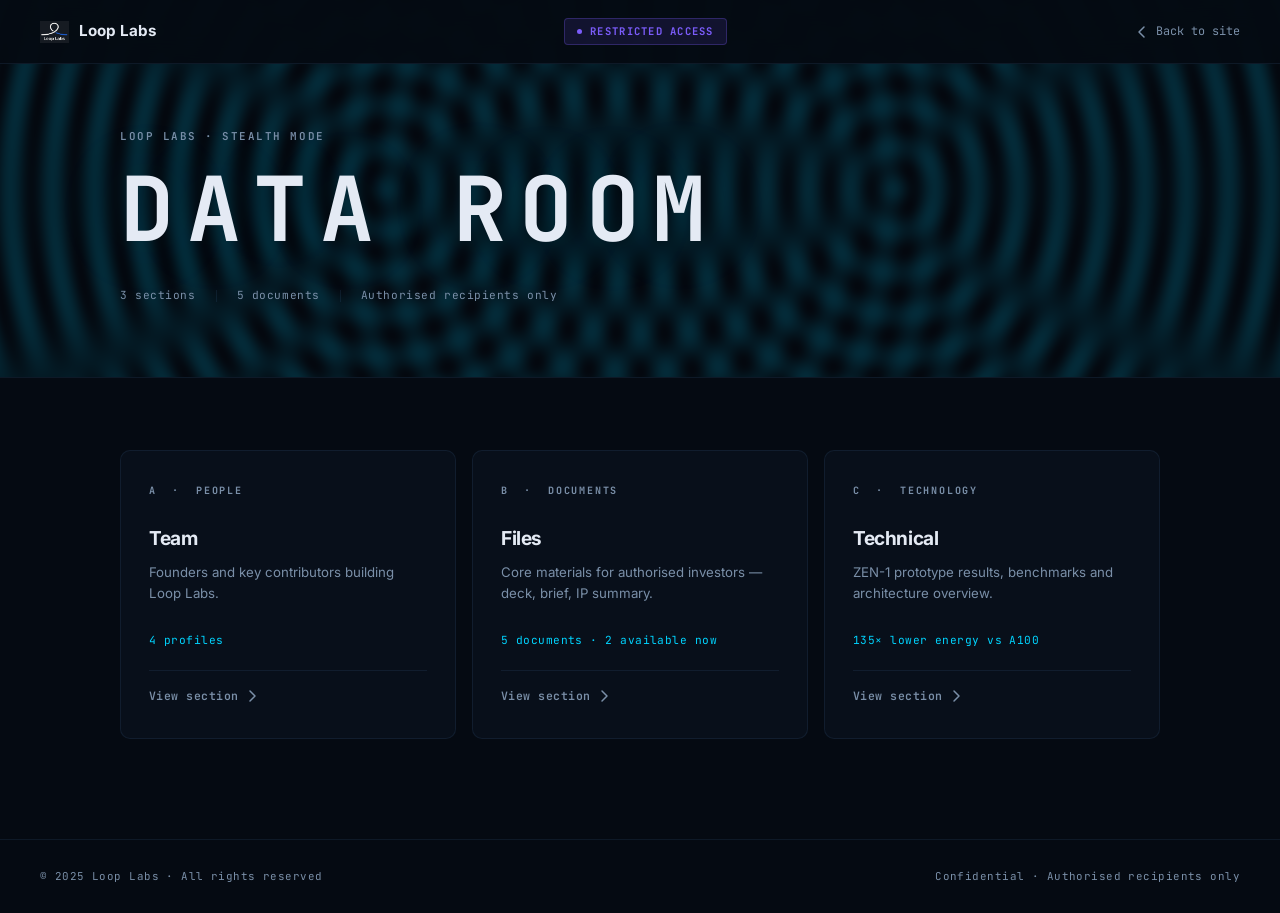
==== commit 84c0e842: "finalization dataroom" ====
--- a/dataroom.html
+++ b/dataroom.html
@@ -9,130 +9,6 @@
   <link href="https://fonts.googleapis.com/css2?family=Inter:wght@400;500;600;700;800&family=JetBrains+Mono:wght@400;600;700&display=swap" rel="stylesheet" />
   <link rel="stylesheet" href="dataroom.css" />
   <style>
-    /* ── Gate ──────────────────────────────────────────────────────────── */
-    #gate {
-      position: fixed;
-      inset: 0;
-      z-index: 500;
-      background: var(--ground);
-      display: flex;
-      align-items: center;
-      justify-content: center;
-      transition: opacity 0.4s ease;
-    }
-
-    #gate.hide {
-      opacity: 0;
-      pointer-events: none;
-    }
-
-    .gate-box {
-      display: flex;
-      flex-direction: column;
-      align-items: center;
-      width: 100%;
-      max-width: 360px;
-      padding: 0 24px;
-    }
-
-    .gate-logo {
-      height: 26px;
-      width: auto;
-      margin-bottom: 36px;
-      opacity: 0.88;
-    }
-
-    .gate-badge {
-      font-family: var(--mono);
-      font-size: 0.66rem;
-      font-weight: 700;
-      letter-spacing: 0.14em;
-      text-transform: uppercase;
-      color: var(--purple);
-      background: var(--purple-dim);
-      border: 1px solid var(--purple-border);
-      border-radius: 4px;
-      padding: 4px 12px;
-      margin-bottom: 28px;
-      display: flex;
-      align-items: center;
-      gap: 8px;
-    }
-
-    .gate-badge::before {
-      content: '';
-      width: 5px; height: 5px;
-      border-radius: 50%;
-      background: var(--purple);
-      animation: pulse 2.4s ease-in-out infinite;
-    }
-
-    .gate-heading {
-      font-size: 1.55rem;
-      font-weight: 700;
-      letter-spacing: -0.03em;
-      text-align: center;
-      margin-bottom: 8px;
-    }
-
-    .gate-sub {
-      font-size: 0.84rem;
-      color: var(--muted);
-      text-align: center;
-      margin-bottom: 32px;
-    }
-
-    .gate-input {
-      width: 100%;
-      background: var(--surface);
-      border: 1px solid var(--border);
-      border-radius: var(--radius);
-      padding: 14px 18px;
-      font-family: var(--mono);
-      font-size: 0.9rem;
-      color: var(--text);
-      letter-spacing: 0.1em;
-      outline: none;
-      transition: border-color 0.2s;
-      margin-bottom: 12px;
-    }
-
-    .gate-input:focus { border-color: rgba(123,92,250,0.5); }
-    .gate-input::placeholder { color: var(--muted); letter-spacing: 0.04em; font-size: 0.82rem; }
-
-    .gate-btn {
-      width: 100%;
-      background: var(--purple);
-      color: #fff;
-      border: none;
-      border-radius: var(--radius);
-      padding: 13px 18px;
-      font-family: var(--font);
-      font-size: 0.9rem;
-      font-weight: 700;
-      cursor: pointer;
-      transition: opacity 0.2s;
-      margin-bottom: 14px;
-    }
-
-    .gate-btn:hover { opacity: 0.85; }
-
-    .gate-error {
-      font-family: var(--mono);
-      font-size: 0.7rem;
-      color: #ff6b6b;
-      text-align: center;
-      opacity: 0;
-      transition: opacity 0.2s;
-      min-height: 1.2em;
-    }
-
-    .gate-error.show { opacity: 1; }
-
-    /* ── Content blur while gate is active ─────────────────────────────── */
-    #content { transition: filter 0.4s ease; }
-    #content.locked { filter: blur(8px); pointer-events: none; user-select: none; }
-
     /* ── Landing header ────────────────────────────────────────────────── */
     #dr-header {
       position: relative;
@@ -291,28 +167,8 @@
 </head>
 <body>
 
-<!-- ── Gate ──────────────────────────────────────────────────────────────── -->
-<div id="gate">
-  <div class="gate-box">
-    <img src="assets/logo.png" class="gate-logo" alt="Loop Labs" onerror="this.style.display='none'" />
-    <div class="gate-badge">Restricted Access</div>
-    <h1 class="gate-heading">Data Room</h1>
-    <p class="gate-sub">Enter your access code to continue.</p>
-    <input
-      type="password"
-      id="gate-input"
-      class="gate-input"
-      placeholder="Access code"
-      autocomplete="off"
-      autofocus
-    />
-    <button id="gate-btn" class="gate-btn">Enter Data Room</button>
-    <div id="gate-error" class="gate-error">Incorrect access code — please try again.</div>
-  </div>
-</div>
-
 <!-- ── Main content ───────────────────────────────────────────────────────── -->
-<div id="content" class="locked">
+<div id="content">
 
 <nav id="navbar">
   <div class="nav-logo">
@@ -336,7 +192,7 @@
     <div class="dr-meta">
       <span class="meta-item">3 sections</span>
       <span class="meta-sep"></span>
-      <span class="meta-item">6 documents</span>
+      <span class="meta-item">5 documents</span>
       <span class="meta-sep"></span>
       <span class="meta-item">Authorised recipients only</span>
     </div>
@@ -364,7 +220,7 @@
         <div class="card-id">B &nbsp;·&nbsp; Documents</div>
         <div class="card-title">Files</div>
         <div class="card-desc">Core materials for authorised investors — deck, brief, IP summary.</div>
-        <div class="card-count">6 documents · 4 available now</div>
+        <div class="card-count">5 documents · 2 available now</div>
         <div class="card-cta">
           View section
           <svg class="card-cta-arrow" width="14" height="14" viewBox="0 0 14 14" fill="none">
@@ -398,44 +254,6 @@
 </div><!-- /content -->
 
 <script>
-  // ── Passphrase — change the string below to update the access code ──────
-  const PASS = 'looplabs2025';
-
-  const gate   = document.getElementById('gate');
-  const content= document.getElementById('content');
-  const input  = document.getElementById('gate-input');
-  const errMsg = document.getElementById('gate-error');
-
-  function unlock() {
-    sessionStorage.setItem('dr_auth', '1');
-    // If redirected here from a sub-page, go back there after unlocking
-    const params   = new URLSearchParams(location.search);
-    const redirect = params.get('redirect');
-    if (redirect && /^dr-[a-z]+\.html$/.test(redirect)) {
-      location.href = redirect;
-      return;
-    }
-    gate.classList.add('hide');
-    content.classList.remove('locked');
-    setTimeout(() => { gate.style.display = 'none'; }, 450);
-  }
-
-  function attempt() {
-    if (input.value === PASS) {
-      unlock();
-    } else {
-      errMsg.classList.add('show');
-      input.value = '';
-      input.focus();
-      setTimeout(() => errMsg.classList.remove('show'), 3000);
-    }
-  }
-
-  document.getElementById('gate-btn').addEventListener('click', attempt);
-  input.addEventListener('keydown', e => { if (e.key === 'Enter') attempt(); });
-
-  if (sessionStorage.getItem('dr_auth') === '1') unlock();
-
   // ── Interference pattern (header) ───────────────────────────────────────
   (function () {
     const canvas  = document.getElementById('interference-canvas');
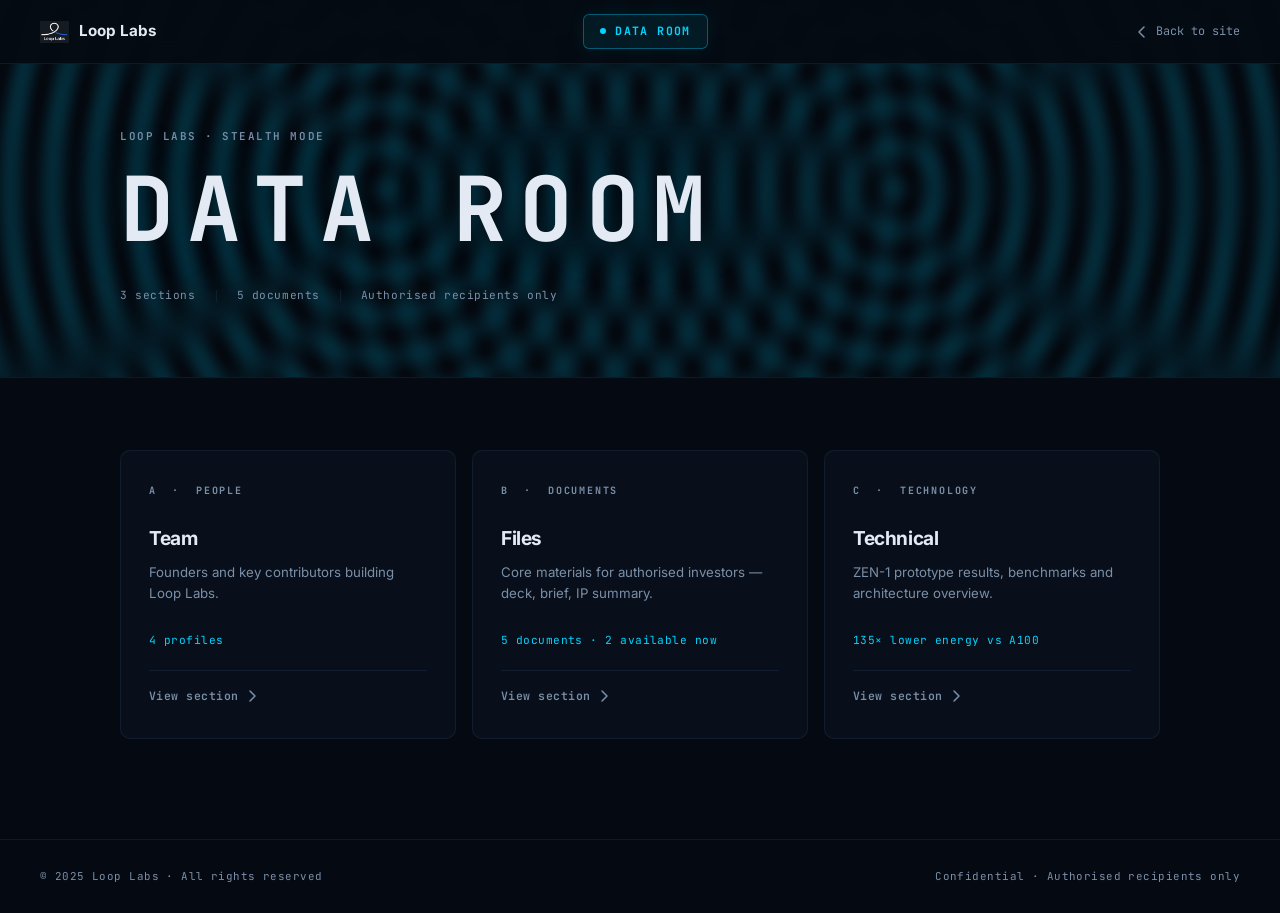
==== commit 5f3fb00b: "last push" ====
--- a/dataroom.html
+++ b/dataroom.html
@@ -175,7 +175,7 @@
     <img src="assets/logo.png" alt="Loop Labs" onerror="this.style.display='none'" />
     Loop Labs
   </div>
-  <div class="nav-badge">Restricted Access</div>
+  <div class="nav-badge">Data Room</div>
   <a href="index.html" class="nav-back">
     <svg width="14" height="14" viewBox="0 0 14 14" fill="none">
       <path d="M9 2L4 7L9 12" stroke="currentColor" stroke-width="1.5" stroke-linecap="round" stroke-linejoin="round"/>
--- a/dataroom.css
+++ b/dataroom.css
@@ -61,26 +61,28 @@
 
 .nav-badge {
   font-family: var(--mono);
-  font-size: 0.66rem;
+  font-size: 0.72rem;
   font-weight: 700;
   letter-spacing: 0.12em;
   text-transform: uppercase;
-  color: var(--purple);
-  background: var(--purple-dim);
-  border: 1px solid var(--purple-border);
-  border-radius: 4px;
-  padding: 4px 12px;
-  display: flex;
-  align-items: center;
-  gap: 8px;
+  color: var(--accent);
+  background: rgba(0,212,255,0.08);
+  border: 1px solid rgba(0,212,255,0.35);
+  border-radius: 6px;
+  padding: 7px 16px;
+  display: flex;
+  align-items: center;
+  gap: 9px;
+  box-shadow: 0 0 18px rgba(0,212,255,0.08);
 }
 
 .nav-badge::before {
   content: '';
-  width: 5px; height: 5px;
+  width: 6px; height: 6px;
   border-radius: 50%;
-  background: var(--purple);
+  background: var(--accent);
   animation: pulse 2.4s ease-in-out infinite;
+  flex-shrink: 0;
 }
 
 .nav-back {
